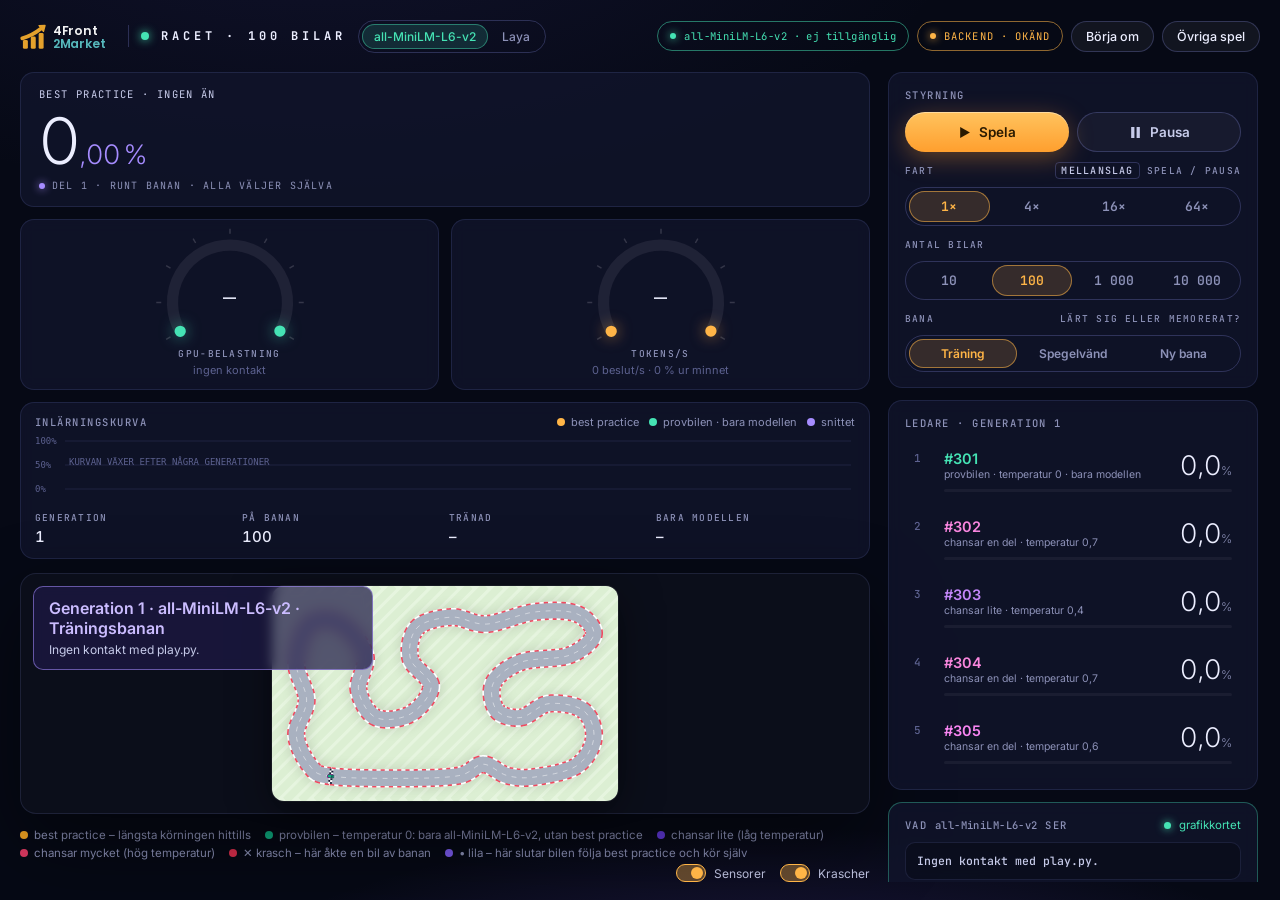
==== race.html @ 0b067674 "Racet och beslutsmodellerna som spelar Turbaserade spel (Snake, bilspel, självlärande bil, Isvaken) " ====
<!doctype html>
<html lang="sv">
<head>
<meta charset="utf-8">
<meta name="viewport" content="width=device-width, initial-scale=1">
<title>Racet – 100 bilar</title>
<link rel="icon" href="data:,">
<link rel="preconnect" href="https://fonts.googleapis.com">
<link rel="preconnect" href="https://fonts.gstatic.com" crossorigin>
<link href="https://fonts.googleapis.com/css2?family=Inter:wght@300;400;500;600&family=JetBrains+Mono:wght@500;700&family=Poppins:wght@600&display=swap" rel="stylesheet">
<link rel="stylesheet" href="theme.css">
<style>
  /* Banan är ljus, i en mörk ram. */
  :root {
    --grass: #e6f5df; --grass-2: #dcefd3; --asphalt: #a9b1c0; --curb: #ef4b5f; --curb-2: #ffffff;
    --track-line: #ffffffb0; --ink: #1d2238; --crash: #e2304f; --fork: #7c5cf0;
    --car-gold: #f5a623; --car-model: #0fb889; --car-dead: #7b8394;
  }
  /* Styrkortet: spela, pausa och fart. */
  .transport { display: grid; grid-template-columns: 1fr 1fr; gap: 8px; }
  .tbtn {
    appearance: none; display: flex; align-items: center; justify-content: center; gap: 8px; padding: 11px 12px;
    border-radius: 999px; border: 1px solid var(--line-2); background: rgba(255, 255, 255, 0.04); color: var(--soft);
    font: 600 13.5px var(--sans); cursor: pointer;
  }
  .tbtn:hover { background: rgba(255, 255, 255, 0.09); color: var(--text); }
  .tbtn svg { width: 13px; height: 13px; fill: currentColor; }
  .tbtn.on { border: 0; color: #2a1a00; background: linear-gradient(180deg, #ffc35e, #ff9f2e);
    box-shadow: 0 6px 24px rgba(255, 159, 46, 0.35), inset 0 1px 0 rgba(255, 255, 255, 0.4); }
  .speeds { display: grid; grid-template-columns: repeat(4, 1fr); gap: 2px; padding: 3px; margin-top: 10px;
    border: 1px solid var(--line-2); border-radius: 999px; }
  .speeds button { appearance: none; border: 0; background: none; color: var(--muted); font: 600 13px var(--mono);
    padding: 7px 0; border-radius: 999px; cursor: pointer; }
  .speeds button:hover { color: var(--text); }
  .speeds button.on { background: rgba(255, 181, 71, 0.16); color: var(--orange); box-shadow: inset 0 0 0 1px rgba(255, 181, 71, 0.55); }
  .speed-label { display: flex; justify-content: space-between; margin-top: 12px; }
  .speeds.tracks { grid-template-columns: repeat(3, 1fr); }
  .speeds.tracks button { font: 600 12px var(--sans); }
  /* Instrumentraden: rekordet, två instrument och inlärningskurvan med generationerna. */
  .dash { grid-template-columns: minmax(220px, 1.2fr) repeat(2, minmax(120px, 0.8fr)) minmax(300px, 2.2fr); }
  .curve-card { background: var(--panel); border: 1px solid var(--line); border-radius: 14px; padding: 12px 14px;
    display: flex; flex-direction: column; gap: 6px; min-width: 0; backdrop-filter: blur(8px); }
  .curve-card .card-title { margin: 0; }
  .curve-card .chart-legend { margin: 0; gap: 2px 10px; }
  .gen-stats { display: grid; grid-template-columns: repeat(4, 1fr); gap: 8px; }
  @media (max-width: 1280px) {
    .dash { grid-template-columns: repeat(2, minmax(0, 1fr)); }
    .dash .hero-card, .dash .curve-card { grid-column: 1 / -1; }
  }
  #modelPill, .model-name { text-transform: none; letter-spacing: 0.04em; }  /* modellnamnet skrivs exakt */
  kbd { font: 500 10px var(--mono); padding: 1px 5px; border: 1px solid var(--line-2); border-radius: 4px; color: var(--soft); }
</style>
</head>
<body>
<div class="app">
  <header class="topbar">
    <div class="brand">
      <a class="brand-logo" href="https://4front2market.se" target="_blank" rel="noopener" title="4Front 2 Market">
        <svg viewBox="0 0 330 96" role="img" aria-label="4Front 2 Market" font-family="Poppins, 'Avenir Next', sans-serif">
          <g fill="#F0A92D"><rect x="10" y="62" width="17" height="30" rx="5"/><rect x="37" y="50" width="17" height="42" rx="5"/><rect x="64" y="38" width="17" height="54" rx="5"/></g>
          <path d="M 8 56 C 28 50, 50 40, 70 24" fill="none" stroke="#F0A92D" stroke-width="13" stroke-linecap="round"/>
          <path d="M 85.6 12.1 L 80.4 31.5 L 65.6 12.5 Z" fill="#F0A92D" stroke="#F0A92D" stroke-width="5" stroke-linejoin="round"/>
          <text x="112" y="44" font-size="42" font-weight="600" letter-spacing="-0.5" fill="#FFFFFF">4Front</text>
          <text x="112" y="88" font-size="42" font-weight="600" letter-spacing="-0.5" fill="#5BC2C5">2Market</text>
        </svg>
      </a>
      <span class="brand-sep" aria-hidden="true"></span>
      <span class="brand-dot"></span>
      <span class="brand-name" id="brandName">Racet · 100 bilar</span>
      <div class="mode-switch" id="mode" role="group" aria-label="Modell">
        <button type="button" data-mode="minibert" title="En väldigt liten BERT, 22 miljoner parametrar, som tränas från noll">all-MiniLM-L6-v2</button>
        <button type="button" data-mode="laya" title="Laya på grafikkortet – tränas mellan generationerna">Laya</button>
      </div>
    </div>
    <span class="spacer"></span>
    <div class="top-actions">
      <span class="run-pill teal" id="modelPill"><span class="pill-dot"></span><span>Laya · laddar</span></span>
      <span class="run-pill" id="gpuPill"><span class="pill-dot"></span><span>Backend · söker</span></span>
      <button type="button" class="btn" id="restart">Börja om</button>
      <a class="btn" id="back" href="/" hidden>Övriga spel</a>
    </div>
  </header>

  <main class="main">
    <section class="stage">
      <div class="dash">
        <div class="hero-card">
          <div class="hero">
            <div class="kicker" id="kicker">Best practice</div>
            <div class="big" id="record">–</div>
            <div class="meta" id="meta"></div>
          </div>
        </div>
        <div id="gGpu"></div>
        <div id="gRate"></div>
        <div class="curve-card">
          <div class="card-row"><h3 class="card-title">Inlärningskurva</h3><span class="spacer"></span><div class="chart-legend" id="chartKeys"></div></div>
          <canvas class="chart" id="chart"></canvas>
          <div class="gen-stats">
            <div><div class="stat-k">Generation</div><div class="stat-v" id="sGen">1</div></div>
            <div><div class="stat-k">På banan</div><div class="stat-v" id="sAlive">100</div></div>
            <div><div class="stat-k">Tränad</div><div class="stat-v" id="sTrained">–</div></div>
            <div title="Hur långt provbilen kom förra generationen – helt på egen hand, utan best practice"><div class="stat-k">Bara modellen</div><div class="stat-v" id="sSolo">–</div></div>
          </div>
        </div>
      </div>

      <div class="board" id="board">
        <canvas id="race" aria-label="Banan med 100 bilar"></canvas>
        <div class="caption"><h2 id="capTitle">Generation 1</h2><p id="capText"></p></div>
        <div class="toast" id="toast" role="status"></div>
      </div>

      <div class="legend">
        <span id="legend" class="legend"></span>
        <span class="spacer"></span>
        <label class="switch"><input type="checkbox" id="sensors" checked><span class="track"><span class="knob"></span></span>Sensorer</label>
        <label class="switch"><input type="checkbox" id="crashMarks" checked><span class="track"><span class="knob"></span></span>Krascher</label>
      </div>
    </section>

    <aside class="side">
      <section class="card">
        <h3 class="card-title">Styrning</h3>
        <div class="transport">
          <button type="button" class="tbtn" id="play"><svg viewBox="0 0 12 12"><path d="M2 1l9 5-9 5z"/></svg>Spela</button>
          <button type="button" class="tbtn" id="pause"><svg viewBox="0 0 12 12"><path d="M2 1h3v10H2zM7 1h3v10H7z"/></svg>Pausa</button>
        </div>
        <div class="speed-label"><span class="stat-k">Fart</span><span class="stat-k"><kbd>mellanslag</kbd> spela / pausa</span></div>
        <div class="speeds" id="speed" role="group" aria-label="Fart">
          <button type="button" data-speed="1" class="on">1×</button>
          <button type="button" data-speed="4">4×</button>
          <button type="button" data-speed="16">16×</button>
          <button type="button" data-speed="64">64×</button>
        </div>
        <div class="speed-label"><span class="stat-k">Antal bilar</span><span class="stat-k" id="speedNote"></span></div>
        <div class="speeds" id="population" role="group" aria-label="Antal bilar">
          <button type="button" data-n="10">10</button>
          <button type="button" data-n="100" class="on">100</button>
          <button type="button" data-n="1000">1 000</button>
          <button type="button" data-n="10000">10 000</button>
        </div>
        <div class="speed-label"><span class="stat-k">Bana</span><span class="stat-k">lärt sig eller memorerat?</span></div>
        <div class="speeds tracks" id="trackPick" role="group" aria-label="Bana">
          <button type="button" data-track="0" title="Banan modellen tränas på från början">Träning</button>
          <button type="button" data-track="1" title="Samma bana spegelvänd: vänsterkurvor blir högerkurvor">Spegelvänd</button>
          <button type="button" data-track="2" title="En bana modellen aldrig har sett">Ny bana</button>
        </div>
      </section>

      <section class="card">
        <h3 class="card-title" id="leadersTitle">Ledare · generation 1</h3>
        <ol class="rank" id="leaders"></ol>
      </section>

      <section class="card live-card">
        <div class="card-row"><h3 class="card-title" id="readsTitle">Vad Laya ser</h3><span class="spacer"></span><span class="live-dot"></span><span class="head-note" id="readsNote">grafikkortet</span></div>
        <p class="reads" id="reads">–</p>
        <ul class="probs" id="choices"></ul>
        <p class="foot">Det provbilen ser just nu, och hur säker modellen är på varje manöver. Provbilen väljer alltid den översta.</p>
      </section>

      <section class="card">
        <h3 class="card-title">Nya best practice</h3>
        <ol class="events" id="log"></ol>
      </section>
    </aside>
  </main>
</div>

<script src="gpu.js"></script>
<script>
/* sim:start – simuleringen använder inte DOM, så den går att köra i Node också */
const WORLD_W = 1000, WORLD_H = 620;
const HALF_WIDTH = 22;          // halva vägbredden
const LAPS = 1;                 // målet är det snabbaste varvet
const MAX_STEPS = 3600;         // en generation får högst så här många steg (60 steg = 1 s)
const STALL_STEPS = 90;         // en bil som inte kommer framåt på så här många steg slås ut
const RAYS = [-1.2, -0.6, -0.25, 0, 0.25, 0.6, 1.2];  // sensorernas vinklar i radianer
const RAY_MAX = 160;
const MAX_SPEED = 6, ACCEL = 0.12, DRAG = 0.99, TURN = 0.07;

// Manövrerna, i samma ordning som OPTIONS i race_text.py.
const ACTIONS = [
  { name: "sharp left", label: "skarpt vänster", steer: -1, throttle: -0.6 },
  { name: "left", label: "vänster", steer: -0.5, throttle: 0.3 },
  { name: "straight", label: "rakt, gasa", steer: 0, throttle: 1 },
  { name: "right", label: "höger", steer: 0.5, throttle: 0.3 },
  { name: "sharp right", label: "skarpt höger", steer: 1, throttle: -0.6 },
  { name: "brake", label: "rakt, bromsa", steer: 0, throttle: -1 },
];
const DECIDE_EVERY = 3;                 // modellen väljer manöver var tredje steg, 20 gånger i sekunden
const LOOKAHEAD = 8;                    // ett beslut bedöms efter vad som hände de närmaste åtta besluten
const EXPLORE = 0.1;                    // så ofta en chansande bil tar en helt slumpad manöver
const SENSOR_RAYS = [0, 1, 3, 5, 6];    // sensorerna modellen läser: 70° och 35° åt vart håll, och rakt fram
const DISTANCE_BINS = [12, 28, 60, 110]; // very close, close, some room, far, open
const SPEED_BINS = [2, 3.5, 5];          // slow, medium, fast, very fast
const CURVE_AHEAD = 20;                // kartläsaren tittar 20 punkter (100 enheter) fram längs banan
const CURVE_BINS = [-0.6, -0.2, 0.2, 0.6]; // skarpt vänster, vänster, rakt, höger, skarpt höger (radianer)
const BRANCH_BACK = 30;                // bilarna börjar välja själva 0,5 s (30 steg) före best practice-kraschen
const MAX_BRANCH_BACK = 180;           // högst 3 s bakåt när rekordet står still
const MAX_CRASH_MARKS = 3000;          // så många krascher syns på banan
const MIN_SPEED = 1;                    // bilarna rullar alltid lite, så att stå still aldrig blir en fälla
const ELITE = 10;                       // modellen härmar de tio bästa bilarna i varje generation, plus best practice

// Banans mittlinje, medurs från start/mål på nederkanten.
const CONTROL = [
  [170, 550], [380, 556], [540, 548], [610, 515], [680, 548], [760, 552], [880, 520], [930, 440],
  [900, 360], [800, 340], [720, 380], [650, 360], [640, 280], [720, 220], [860, 200], [930, 140],
  [880, 80], [760, 75], [620, 110], [520, 90], [420, 120], [400, 210], [460, 290], [400, 370],
  [300, 380], [250, 300], [270, 200], [200, 110], [110, 110], [70, 220], [100, 330], [70, 430],
  [110, 520],
];

// Banorna. Läget modellen läser (fart, kurva framåt, avstånd till kanten) är detsamma på alla banor,
// så det modellen lär sig på en bana kan den använda på en annan – om den lärt sig köra och inte bara memorerat.
const TRACKS = [
  { id: "trana", name: "Träningsbanan", control: CONTROL },
  { id: "spegel", name: "Spegelvänd", control: CONTROL.map(([x, y]) => [WORLD_W - x, y]) },
  { id: "ny", name: "Ny bana", control: [
    [150, 560], [400, 565], [600, 555], [800, 560], [900, 530], [940, 460], [930, 380], [870, 330], [780, 330],
    [720, 280], [760, 210], [880, 180], [930, 110], [870, 60], [740, 60], [640, 100], [560, 170], [470, 180],
    [420, 110], [330, 70], [220, 80], [140, 140], [180, 220], [300, 250], [340, 330], [280, 400], [150, 400],
    [80, 460], [90, 530],
  ] },
];

const clamp = (v, lo, hi) => Math.max(lo, Math.min(hi, v));

function closedSpline(points, samples) {
  const out = [], n = points.length;
  for (let i = 0; i < n; i++) {
    const p0 = points[(i - 1 + n) % n], p1 = points[i], p2 = points[(i + 1) % n], p3 = points[(i + 2) % n];
    for (let s = 0; s < samples; s++) {
      const t = s / samples, t2 = t * t, t3 = t2 * t;
      out.push([0, 1].map(k => 0.5 * (2 * p1[k] + (p2[k] - p0[k]) * t
        + (2 * p0[k] - 5 * p1[k] + 4 * p2[k] - p3[k]) * t2 + (3 * p1[k] - p0[k] - 3 * p2[k] + p3[k]) * t3)));
    }
  }
  return out;
}

function resample(points, spacing) {
  const out = [];
  let at = 0;
  for (let i = 0; i < points.length; i++) {
    const a = points[i], b = points[(i + 1) % points.length];
    const length = Math.hypot(b[0] - a[0], b[1] - a[1]);
    for (; at <= length; at += spacing) out.push([a[0] + (b[0] - a[0]) * at / length, a[1] + (b[1] - a[1]) * at / length]);
    at -= length;
  }
  return out;
}

function buildTrack(control) {
  const center = resample(closedSpline(control, 24), 5);
  // mask[x + y * WORLD_W] = 1 där det är väg. Bara rutor nära mittlinjen behöver räknas.
  const mask = new Uint8Array(WORLD_W * WORLD_H);
  center.forEach((a, i) => {
    const b = center[(i + 1) % center.length], dx = b[0] - a[0], dy = b[1] - a[1], length2 = dx * dx + dy * dy || 1;
    const x0 = Math.max(0, Math.floor(Math.min(a[0], b[0]) - HALF_WIDTH)), x1 = Math.min(WORLD_W - 1, Math.ceil(Math.max(a[0], b[0]) + HALF_WIDTH));
    const y0 = Math.max(0, Math.floor(Math.min(a[1], b[1]) - HALF_WIDTH)), y1 = Math.min(WORLD_H - 1, Math.ceil(Math.max(a[1], b[1]) + HALF_WIDTH));
    for (let y = y0; y <= y1; y++) {
      for (let x = x0; x <= x1; x++) {
        const t = clamp(((x - a[0]) * dx + (y - a[1]) * dy) / length2, 0, 1);
        const ex = x - a[0] - t * dx, ey = y - a[1] - t * dy;
        if (ex * ex + ey * ey <= HALF_WIDTH * HALF_WIDTH) mask[y * WORLD_W + x] = 1;
      }
    }
  });
  return { center, mask, length: center.length };
}

const onTrack = (track, x, y) =>
  x >= 0 && y >= 0 && x < WORLD_W && y < WORLD_H && track.mask[(y | 0) * WORLD_W + (x | 0)] === 1;

// ---- Bilarna
let nextId = 1;

function place(car, track) {
  const [x, y] = track.center[0], [x2, y2] = track.center[1];
  Object.assign(car, {
    x, y, angle: Math.atan2(y2 - y, x2 - x), speed: 0, index: 0, lap: 0, best: 0, stall: 0,
    alive: true, crashed: false, finished: false, finishStep: 0, rays: null, action: 2, code: null,
    count: 0,                                  // antal beslut hittills
    ownCodes: [], ownActions: [], ownBest: [], // bilens egna beslut, efter förgreningen
  });
  return car;
}

// Avståndet till vägkanten, bara i de riktningar modellen läser (SENSOR_RAYS).
function sense(car, track) {
  car.rays ??= RAYS.map(() => RAY_MAX);
  for (const i of SENSOR_RAYS) {
    const cos = Math.cos(car.angle + RAYS[i]), sin = Math.sin(car.angle + RAYS[i]);
    let d = 0;
    while (d < RAY_MAX && onTrack(track, car.x + cos * d, car.y + sin * d)) d += 4;
    car.rays[i] = Math.min(d, RAY_MAX);
  }
}

function move(car, track, step, steer, throttle, minSpeed = 0) {
  car.speed = clamp((car.speed + throttle * ACCEL) * DRAG, minSpeed, MAX_SPEED);
  car.angle += steer * TURN * Math.min(1, car.speed / 1.5);
  car.x += Math.cos(car.angle) * car.speed;
  car.y += Math.sin(car.angle) * car.speed;
  if (!onTrack(track, car.x, car.y)) {
    car.alive = false;
    car.crashed = true;
    car.endStep = step;
    return;
  }
  // Hur långt längs banan? Leta närmaste punkt på mittlinjen nära den förra.
  const n = track.length;
  let nearest = car.index, nearestD = Infinity;
  for (let k = -6; k <= 10; k++) {
    const j = (car.index + k + n) % n, [cx, cy] = track.center[j], d = (cx - car.x) ** 2 + (cy - car.y) ** 2;
    if (d < nearestD) { nearestD = d; nearest = j; }
  }
  if (nearest < car.index - n / 2) car.lap++;
  else if (nearest > car.index + n / 2) car.lap--;
  car.index = nearest;
  const progress = car.lap * n + nearest;
  if (progress > car.best) {
    car.best = progress;
    car.stall = 0;
  } else if (++car.stall > STALL_STEPS) {
    car.alive = false;
    car.endStep = step;
  }
  if (car.best >= LAPS * n) {
    car.finished = true;
    car.finishStep = step;
  }
}

// Längre är bättre. Bland bilar som går i mål vinner den snabbaste.
const fitness = car => car.best + (car.finished ? MAX_STEPS - car.finishStep : 0);
const share = (car, track) => Math.min(1, car.best / (LAPS * track.length));

// ---- Modellen kör. Alla bilar kör som best practice fram till strax före dess krasch. Där tar modellen
// (Laya eller all-MiniLM-L6-v2) över och bilarna gör lite olika val. Den som kommer längst blir ny best practice.
// Undantaget är provbilen: den kör på modellen ensam från start, så att den visar vad modellen själv kan.
const binOf = (value, limits) => limits.filter(limit => value > limit).length;

// Kartläsaren: hur mycket vägen vrider sig längre fram, jämfört med bilens riktning.
function curveAhead(car, track) {
  const n = track.length, a = track.center[(car.index + CURVE_AHEAD) % n], b = track.center[(car.index + CURVE_AHEAD + 1) % n];
  const turn = Math.atan2(b[1] - a[1], b[0] - a[0]) - car.angle;
  return Math.atan2(Math.sin(turn), Math.cos(turn));
}

// Läget som ett tal, så att 10 000 bilars beslut får plats i minnet: sju siffror (fart, kurva, fem
// avstånd), eller BLIND + fart när sensorerna är av. keyText gör om det till texten servern läser.
const BLIND = 9000000;
function stateCode(car, track, blind) {
  const speed = binOf(car.speed, SPEED_BINS);
  if (blind) return BLIND + speed;
  let code = speed * 10 + binOf(curveAhead(car, track), CURVE_BINS);
  for (const i of SENSOR_RAYS) code = code * 10 + binOf(car.rays[i], DISTANCE_BINS);
  return code;
}
const keyText = code => (code >= BLIND ? `${code - BLIND}------` : String(code).padStart(7, "0"));
const keyCode = text => (text[1] === "-" ? BLIND + Number(text[0]) : Number(text));

// Lägen ett steg ifrån: en siffra upp eller ned. Bilar rör sig gradvis och hamnar snart där, så de
// frågas i samma anrop. Ett anrop kostar ungefär lika mycket för ett läge som för hundra.
const DIGIT_MAX = [SPEED_BINS.length, CURVE_BINS.length, ...SENSOR_RAYS.map(() => DISTANCE_BINS.length)];
function neighbours(code) {
  if (code >= BLIND) return [code - 1, code + 1].filter(c => c >= BLIND && c <= BLIND + SPEED_BINS.length);
  const digits = keyText(code).split("").map(Number), out = [];
  digits.forEach((digit, i) => {
    for (const next of [digit - 1, digit + 1]) {
      if (next < 0 || next > DIGIT_MAX[i]) continue;
      const copy = digits.slice();
      copy[i] = next;
      out.push(Number(copy.join("")));
    }
  });
  return out;
}

// De saknade lägena plus deras grannar som modellen inte heller har svarat på, högst limit stycken.
function withNeighbours(missing, policy, limit = 400) {
  const all = new Set(missing);
  for (const code of missing) {
    for (const next of neighbours(code)) {
      if (all.size >= limit) return [...all];
      if (!policy.has(next)) all.add(next);
    }
  }
  return [...all];
}

function generationCars(race) {
  const cars = [], bp = race.bestPractice;
  if (bp) cars.push({ id: bp.id, role: "ghost", born: bp.gen });                // best practice själv, hela vägen
  cars.push({ id: nextId++, role: "greedy", temperature: 0, born: race.gen });  // provbilen: temperatur 0
  while (cars.length < race.population) {
    cars.push({ id: nextId++, role: "explorer", temperature: 0.2 + 0.8 * Math.random(), born: race.gen });
  }
  // Var varje bil börjar välja själv. Del 1: alla på samma ställe. Del 2: utspritt längs hela
  // rekordvarvet, så att bilarna provar nya linjer på många ställen samtidigt.
  const own = cars.filter(car => car.role !== "ghost");
  own.forEach((car, i) => {
    car.branch = car.role === "greedy" ? 0  // provbilen följer aldrig best practice
      : bp && bp.time ? Math.floor((i + Math.random()) / own.length * bp.actions.length) : race.branch;
  });
  return cars.map(car => place(car, race.track));
}

// Del 1: beslutet där bilarna börjar välja själva, 0,5 s före best practice-bilens krasch och längre
// bakåt för varje generation utan nytt rekord. I del 2 har varje bil sin egen punkt (generationCars).
function branchPoint(race) {
  const bp = race.bestPractice;
  if (!bp || bp.time) return 0;
  const back = Math.min(MAX_BRANCH_BACK, BRANCH_BACK * (1 + race.stuck));
  return Math.max(0, Math.floor((bp.endStep - back) / DECIDE_EVERY));
}

function startGeneration(race) {
  race.step = 0;
  race.branch = branchPoint(race);
  race.cars = generationCars(race);
}

function createRace(track, saved, population = 100) {
  const race = { track, population, events: [], shown: 0, gen: saved ? saved.gen : 1, stuck: saved ? saved.stuck : 0,
    bestPractice: saved ? saved.bestPractice : null, history: saved ? saved.history : [],
    crashes: saved ? saved.crashes : [] };  // [x, y, generation] för varje krasch
  startGeneration(race);
  return race;
}

// Kör bilen fortfarande best practice? Spöket gör det hela vägen, övriga fram till sin förgrening.
const follows = car => car.role === "ghost" || car.count < car.branch;

// Vid ett beslutssteg: läs av läget för varje bil som väljer själv, och returnera de lägen modellen
// inte har svarat på än. Bilar som följer best practice behöver inte se något.
function needsAnswers(race, policy) {
  if (race.step % DECIDE_EVERY) return [];
  const missing = new Set();
  for (const car of race.cars) {
    if (!car.alive || car.finished || follows(car)) continue;
    if (!race.blind) sense(car, race.track);
    car.code = stateCode(car, race.track, race.blind);
    if (!policy.has(car.code)) missing.add(car.code);
  }
  return [...missing];
}

// Välj manöver ur modellens sannolikheter. Temperatur 0 = alltid det mest sannolika, högre = avvik mer.
function choose(probs, temperature) {
  if (!temperature) return probs.indexOf(Math.max(...probs));
  const weights = probs.map(p => p ** (1 / temperature)), total = weights.reduce((a, b) => a + b, 0);
  let roll = Math.random() * total;
  for (let i = 0; i < weights.length; i++) if ((roll -= weights[i]) <= 0) return i;
  return weights.length - 1;
}

// Ett steg. Förutsätter att needsAnswers har returnerat en tom lista. Returnerar true när generationen är slut.
function raceStep(race, policy) {
  if (race.step % DECIDE_EVERY === 0) {
    const bp = race.bestPractice;
    for (const car of race.cars) {
      if (!car.alive || car.finished) continue;
      if (follows(car)) {
        car.action = bp.actions[car.count] ?? 5;
      } else {
        car.action = car.role === "explorer" && Math.random() < EXPLORE
          ? Math.floor(Math.random() * ACTIONS.length) : choose(policy.get(car.code), car.temperature);
        car.ownCodes.push(car.code);
        car.ownActions.push(car.action);
        car.ownBest.push(car.best);
      }
      car.count++;
    }
  }
  race.step++;
  let active = 0;
  for (const car of race.cars) {
    if (!car.alive || car.finished) continue;
    const action = ACTIONS[car.action];
    move(car, race.track, race.step, action.steer, action.throttle, MIN_SPEED);
    if (car.crashed) race.crashes.push([Math.round(car.x), Math.round(car.y), race.gen]);  // kraschade nyss
    if (car.alive && !car.finished) active++;
  }
  if (race.crashes.length > MAX_CRASH_MARKS) race.crashes.splice(0, race.crashes.length - MAX_CRASH_MARKS);
  return active === 0 || race.step >= MAX_STEPS;
}

// Bilens hela körning: best practice fram till förgreningen, sedan bilens egna beslut.
function fullRun(car, bp) {
  const start = car.count - car.ownCodes.length;
  return {
    actions: (bp ? bp.actions.slice(0, start) : []).concat(car.ownActions),
    codes: (bp ? bp.codes.slice(0, start) : []).concat(car.ownCodes),
    progress: (bp ? bp.progress.slice(0, start) : []).concat(car.ownBest),
  };
}

// Efter en generation: utse best practice och räkna ut vad modellen ska tränas på.
function generationResults(race) {
  const track = race.track, cars = race.cars;
  const ranked = [...cars].sort((a, b) => fitness(b) - fitness(a));
  const champion = ranked[0], record = race.bestPractice, greedy = cars.find(car => car.role === "greedy");
  const explorers = cars.filter(car => car.role === "explorer");
  if (champion.role !== "ghost" && (!record || fitness(champion) > record.fitness)) {
    race.bestPractice = {
      id: champion.id, gen: race.gen, role: champion.role, temperature: champion.temperature,
      fitness: fitness(champion), share: share(champion, track), time: champion.finished ? champion.finishStep : null,
      endStep: champion.endStep || race.step, ...fullRun(champion, record),
    };
    race.events.push({ ...race.bestPractice, previous: record, branchShare: branchShare(race, record, champion.branch) });
    race.stuck = 0;
  } else {
    race.stuck++;
  }
  race.history.push({ gen: race.gen, best: race.bestPractice.share, solo: share(greedy, track),
    soloTime: greedy.finished ? greedy.finishStep : null,
    average: explorers.length ? explorers.reduce((sum, car) => sum + share(car, track), 0) / explorers.length : 0 });
  // Bara bilarnas egna val bedöms, efter de närmaste LOOKAHEAD besluten: krasch ger upp till -1,
  // framsteg upp till +1, och valen medan en bil stod still tills den slogs ut ger -0,5.
  const scale = LOOKAHEAD * DECIDE_EVERY * MAX_SPEED / 5;  // största möjliga framsteg i punkter på mittlinjen
  const stuck = Math.ceil(STALL_STEPS / DECIDE_EVERY);
  const totals = new Map();  // läge * 8 + manöver -> [summa, antal]
  for (const car of cars) {
    const codes = car.ownCodes, best = car.ownBest, length = codes.length, stalled = !car.alive && !car.crashed;
    for (let j = 0; j < length; j++) {
      const reward = car.crashed && j + LOOKAHEAD >= length ? -1 + (length - 1 - j) / LOOKAHEAD
        : stalled && j + stuck >= length ? -0.5
        : ((j + LOOKAHEAD < length ? best[j + LOOKAHEAD] : car.best) - best[j]) / scale;
      const k = codes[j] * 8 + car.ownActions[j], total = totals.get(k) || [0, 0];
      total[0] += clamp(reward, -1, 1);
      total[1]++;
      totals.set(k, total);
    }
  }
  const samples = [...totals].map(([k, [sum, count]]) => [keyText(Math.floor(k / 8)), k % 8, sum, count]);
  // Det modellen ska härma: best practice hela vägen och generationens tio bästa från förgreningen.
  const copies = new Map(), bp = race.bestPractice;
  const add = (codes, actions) => codes.forEach((code, i) => {
    const k = code * 8 + actions[i];
    copies.set(k, (copies.get(k) || 0) + 1);
  });
  add(bp.codes, bp.actions);
  for (const car of ranked.filter(c => c.role !== "ghost").slice(0, ELITE)) add(car.ownCodes, car.ownActions);
  const best = [...copies].map(([k, count]) => [keyText(Math.floor(k / 8)), k % 8, count]);
  return { samples, best, decisions: samples.reduce((sum, s) => sum + s[3], 0) };
}

// Hur långt in på banan en förgrening ligger (0–1). Standard: del 1:s gemensamma punkt.
function branchShare(race, bp = race.bestPractice, branch = race.branch) {
  if (!bp || !branch) return 0;
  return Math.min(1, branchProgress(bp, branch) / (LAPS * race.track.length));
}

const branchProgress = (bp, branch) => bp.progress[Math.min(branch, bp.progress.length - 1)];

function nextGeneration(race) {
  race.gen++;
  startGeneration(race);
}
/* sim:end */

// ---------------------------------------------------------------- Visning
const $ = id => document.getElementById(id);
const canvas = $("race"), ctx = canvas.getContext("2d");
const served = location.protocol.startsWith("http");
const tracks = [];
const trackOf = i => (tracks[i] ??= buildTrack(TRACKS[i].control));
let trackIndex = 0;
try { trackIndex = clamp(Math.floor(+localStorage.getItem("racet-bana")) || 0, 0, TRACKS.length - 1); } catch { /* standard */ }
let track = trackOf(trackIndex);

// Två förare som båda tränas på grafikkortet mellan generationerna: Laya, en förtränad beslutsmodell
// (421M parametrar), och all-MiniLM-L6-v2, en väldigt liten BERT (22M) som börjar från noll.
// Bara den valda ligger på grafikkortet; byter man modell släpper servern den andra.
const MODELS = {
  laya: { name: "Laya", trains: true, where: "grafikkortet", tokenScale: 60000 },
  minibert: { name: "all-MiniLM-L6-v2", trains: true, where: "grafikkortet", tokenScale: 400000 },
};
const POPULATIONS = [10, 100, 1000, 10000];
let population = 100;
try { population = POPULATIONS.includes(+localStorage.getItem("racet-antal")) ? +localStorage.getItem("racet-antal") : 100; } catch { /* standard */ }
// Ett race per modell och bana. Modellen är densamma på alla banor; best practice och krascher hör till banan.
const drivers = {}, races = {}, stash = new Map();
const storageKey = (id, i) => "racet-" + id + (i ? "-" + TRACKS[i].id : "");
function openRace(id, i) {
  const key = id + ":" + i;
  if (!stash.has(key)) {
    const race = createRace(trackOf(i), load(storageKey(id, i)), population);
    race.storage = storageKey(id, i);
    race.trackIndex = i;
    stash.set(key, race);
  }
  const race = stash.get(key);
  race.blind = !$("sensors").checked;
  if (race.population !== population) {
    race.population = population;
    startGeneration(race);
  }
  return race;
}
for (const id of Object.keys(MODELS)) {
  drivers[id] = { ready: false, error: null, vocabulary: null, version: -1, updates: 0, busy: null, policy: new Map() };
  races[id] = openRace(id, trackIndex);
}
const usage = [];           // modellens arbete: { at, tokens, gpuMs }
const counts = { decisions: 0, asked: 0, steps: 0 };
let mode = "minibert";  // förvald: lär sig racet mycket snabbare än Laya
let speed = 1, paused = false, trackLayer = null, trail = [], frame = 0, toastTimer = null, gpu = null;

if (served) $("back").hidden = false;

let colors = {};
function color(name) {
  return (colors[name] ??= getComputedStyle(document.documentElement).getPropertyValue(name).trim());
}

const sv = (value, digits = 0) => value.toLocaleString("sv-SE", { minimumFractionDigits: digits, maximumFractionDigits: digits });
const number = value => sv(Math.round(value));
const seconds = steps => sv(steps / 60, 1) + " s";
const percent = value => Math.round(value * 100) + " %";
const percent2 = value => sv(value * 100, 2) + " %";
const result = bp => (bp.time ? `varvtid ${seconds(bp.time)}` : `${percent2(bp.share)} av banan`);
const compact = value => (value >= 10000 ? sv(value / 1000, 0) + "k" : value >= 1000 ? sv(value / 1000, 1) + "k" : number(value));
const sleep = ms => new Promise(done => setTimeout(done, ms));
const isStar = car => car.role === "ghost";
const name = () => MODELS[mode].name;
const explorerHue = car => 255 + 90 * (car.temperature - 0.2) / 0.8;  // lugn lila, vild rosa

function carColor(car) {
  if (car.role === "explorer") return `hsl(${Math.round(explorerHue(car) / 8) * 8} 75% 56%)`;  // tolv nyanser
  if (car.role === "greedy") return color("--car-model");
  return color("--car-gold");
}

function sideColor(car) {  // samma roll, ljusare ton för den mörka sidopanelen
  if (isStar(car)) return color("--orange");
  if (car.role === "greedy") return color("--teal");
  return `hsl(${explorerHue(car)} 90% 75%)`;
}

function improvement(event) {
  const before = event.previous;
  if (!before) return "första best practice";
  if (event.time && before.time) return `${seconds(before.time - event.time)} snabbare än #${before.id}`;
  if (event.time) return `första bilen runt hela varvet – #${before.id} kom ${percent2(before.share)}`;
  return `+${sv((event.share - before.share) * 100, 2)} procentenheter mot #${before.id}`;
}

// ---- Sparat mellan besök (bara i den här webbläsaren), ett race per modell och bana
function load(key) {
  try {
    const saved = JSON.parse(localStorage.getItem(key));
    if (!saved || saved.laps !== LAPS || !saved.crashes || (saved.bestPractice && !saved.bestPractice.codes)) return null;
    nextId = Math.max(nextId, saved.nextId);
    return saved;
  } catch {
    return null;
  }
}

function save(race) {
  try {
    localStorage.setItem(race.storage, JSON.stringify({ gen: race.gen, history: race.history, stuck: race.stuck,
      bestPractice: race.bestPractice && { ...race.bestPractice, previous: undefined }, crashes: race.crashes, laps: LAPS, nextId }));
  } catch { /* utan lagring börjar racet om från noll nästa gång */ }
}

// ---- Modellerna via play.py
async function post(path, id, body) {
  const response = await fetch(`${path}?model=${id}`, { method: "POST", headers: { "Content-Type": "application/json" }, body: JSON.stringify(body) });
  const answer = await response.json();
  if (!response.ok || answer.error) throw new Error(answer.error || `HTTP ${response.status}`);
  return answer;
}

function status(text) {
  $("capText").textContent = text;
}

function pill(id, text) {
  $(id).lastElementChild.textContent = text;
}

function logUsage(work) {
  usage.push({ at: performance.now(), tokens: work.tokens, gpuMs: work.gpu_ms });
  while (usage.length && performance.now() - usage[0].at > 10000) usage.shift();
}

function setPaused(on) {
  paused = on;
  $("play").classList.toggle("on", !paused);
  $("pause").classList.toggle("on", paused);
}

function fail(id, message) {
  drivers[id].busy = null;
  setPaused(true);
  if (id === mode) status(`${MODELS[id].name}: ${message}`);
}

async function connect(id) {
  const driver = drivers[id], button = $("mode").querySelector(`[data-mode="${id}"]`);
  if (!served) {
    driver.error = `${MODELS[id].name} kräver att racet öppnas via play.py.`;
    button.disabled = true;
    if (id === mode) status(driver.error);
    return;
  }
  driver.busy = "load";
  if (id === mode) status(`Laddar ${MODELS[id].name} … ${id === "laya" ? "första gången tar det runt 20 sekunder." : ""}`);
  for (;;) {
    if (id !== mode) {  // användaren bytte modell: servern ska bara ladda den valda
      driver.busy = null;
      return;
    }
    let answer;
    try {
      answer = await (await fetch(`/api/race/status?model=${id}`)).json();
    } catch {
      answer = { error: "Ingen kontakt med play.py." };
    }
    if (answer.error) { driver.error = answer.error; break; }
    if (answer.ready) {
      if (answer.options.join() !== ACTIONS.map(a => a.name).join()) {
        driver.error = "race.html och race_text.py har olika manövrer.";
        break;
      }
      Object.assign(driver, { ready: true, vocabulary: answer, version: answer.version, updates: answer.updates });
      break;
    }
    await sleep(1000);
  }
  driver.busy = null;
  if (id === mode) status(driver.ready ? forkText(id) : driver.error);
  updatePills();
}

async function ask(id, keys, misses = keys.length) {
  const driver = drivers[id];
  driver.busy = "decide";
  counts.asked += misses;
  try {
    const answer = await post("/api/race/decide", id, { keys: keys.map(keyText) });
    if (answer.version !== driver.version) {
      driver.policy.clear();
      driver.version = answer.version;
    }
    keys.forEach((key, i) => driver.policy.set(key, answer.probs[i]));
    logUsage(answer.usage);
    driver.busy = null;
  } catch (error) {
    fail(id, error.message);
  }
}

async function finishGeneration(id) {
  const race = races[id], driver = drivers[id];
  driver.busy = "learn";
  const firstTry = race.gen === 1 && driver.updates > 0;  // en tränad modell på en bana den inte kört förut
  const { samples, best, decisions } = generationResults(race);
  showEvents(id);
  try {
    let note = `${MODELS[id].name} tränas inte – nästa generation bygger på best practice.`;
    if (MODELS[id].trains) {
      status(`Generation ${race.gen} klar. ${MODELS[id].name} tränar på ${MODELS[id].where} på ${number(decisions)} egna val i ` +
        `${number(samples.length)} olika lägen …`);
      const answer = await post("/api/race/learn", id, { samples, best });
      driver.policy.clear();  // svaren från före träningen gäller inte längre …
      answer.keys.forEach((key, i) => driver.policy.set(keyCode(key), answer.probs[i]));  // … men de nya kom med
      Object.assign(driver, { version: answer.version, updates: answer.updates });
      logUsage(answer.usage);
      note = `${MODELS[id].name} tränades på ${sv(answer.usage.gpu_ms / 1000, 1)} s.`;
    }
    if (race.discarded) {  // racet startades om under tiden
      driver.busy = null;
      return;
    }
    nextGeneration(race);
    save(race);
    if (id === mode && races[id] === race) {  // annars har användaren bytt bana under tiden
      trail = [];
      drawChart();
      status(forkText(id) + " " + note);
      if (firstTry) showFirstTry(id, race);
    }
    updatePills();
    driver.busy = null;
  } catch (error) {
    fail(id, error.message);
  }
}

function forkText(id) {
  const race = races[id];
  if (!race.bestPractice && drivers[id].updates > 0) {
    return `${TRACKS[race.trackIndex].name}: ${MODELS[id].name} har inte kört här förut och det finns ingen best practice. ` +
      `Provbilen (temperatur 0) visar vad modellen har lärt sig – bra om den kan köra, dåligt om den bara memorerat.`;
  }
  if (!race.bestPractice) return `Del 1, första generationen: alla bilar väljer själva med ${MODELS[id].name}.`;
  if (race.bestPractice.time) {
    return `Del 2, kapa tiden: varje bil kör rekordvarvet till sin egen punkt (lila prick) och provar en ny linje ` +
      `därifrån – ${race.cars.filter(car => car.branch).length} olika ställen längs banan. Några kraschar på vägen.`;
  }
  return `Del 1, runt banan: alla ${number(race.cars.length)} kör som best practice till ${percent2(branchShare(race))} – där väljer ` +
    `${MODELS[id].name} och bilarna gör lite olika val.`;
}

// ---- Simuleringen per bildruta
function step(id) {
  const race = races[id], driver = drivers[id];
  const missing = needsAnswers(race, driver.policy);
  if (missing.length) {
    ask(id, withNeighbours(missing, driver.policy), missing.length);
    return false;
  }
  if (race.step % DECIDE_EVERY === 0) {
    counts.decisions += race.cars.filter(c => c.alive && !c.finished && !follows(c)).length;
  }
  const done = raceStep(race, driver.policy);
  counts.steps++;
  const star = race.cars.find(isStar);
  if (star && star.alive && race.step % 3 === 0) trail.push([star.x, star.y]);
  if (done) {
    finishGeneration(id);
    return false;
  }
  return true;
}

function loop() {
  const driver = drivers[mode];
  if (!paused && driver.ready && !driver.busy) {
    const started = performance.now();
    for (let i = 0; i < speed; i++) if (!step(mode) || performance.now() - started > 24) break;
    showEvents(mode);
  }
  draw();
  if (frame++ % 6 === 0) {
    updatePanels();
    drawReads();
  }
  requestAnimationFrame(loop);
}

// ---- Banan: ljus, ritas en gång per storlek och kopieras sedan in varje bildruta.
function path(c) {
  c.beginPath();
  track.center.forEach(([x, y], i) => (i ? c.lineTo(x, y) : c.moveTo(x, y)));
  c.closePath();
}

function drawTrackLayer(scale) {
  const layer = document.createElement("canvas");
  layer.width = canvas.width;
  layer.height = canvas.height;
  const c = layer.getContext("2d");
  c.setTransform(scale, 0, 0, scale, 0, 0);
  c.fillStyle = color("--grass");
  c.fillRect(0, 0, WORLD_W, WORLD_H);
  c.strokeStyle = color("--grass-2");  // klippta gräsränder
  c.lineWidth = 22;
  for (let x = -WORLD_H; x < WORLD_W; x += 44) {
    c.beginPath(); c.moveTo(x, WORLD_H); c.lineTo(x + WORLD_H, 0); c.stroke();
  }
  c.lineJoin = "round";
  path(c);
  c.shadowColor = "#00000022";
  c.shadowBlur = 14;
  c.lineWidth = HALF_WIDTH * 2 + 9;
  c.strokeStyle = color("--curb-2");
  c.stroke();
  c.shadowBlur = 0;
  c.setLineDash([12, 12]);
  c.strokeStyle = color("--curb");
  c.stroke();
  c.setLineDash([]);
  c.lineWidth = HALF_WIDTH * 2;
  c.strokeStyle = color("--asphalt");
  c.stroke();
  c.setLineDash([14, 16]);
  c.lineWidth = 2;
  c.strokeStyle = color("--track-line");
  c.stroke();
  c.setLineDash([]);
  // Rutig start- och mållinje tvärs över vägen.
  const [x, y] = track.center[0], [x2, y2] = track.center[1];
  c.save();
  c.translate(x, y);
  c.rotate(Math.atan2(y2 - y, x2 - x));
  const square = HALF_WIDTH / 4;
  for (let row = 0; row < 2; row++) {
    for (let i = -4; i < 4; i++) {
      c.fillStyle = (row + i) % 2 ? "#ffffff" : "#1d2238";
      c.fillRect(row * square - square, i * square, square, square);
    }
  }
  c.restore();
  return layer;
}

function drawCar(car, fill, { alpha = 1, glow = null, outline = false } = {}) {
  ctx.save();
  ctx.translate(car.x, car.y);
  ctx.rotate(car.angle);
  ctx.globalAlpha = alpha;
  if (glow) {
    ctx.shadowColor = glow;
    ctx.shadowBlur = 18;
  }
  ctx.fillStyle = fill;
  ctx.beginPath();
  ctx.roundRect(-9, -4.5, 18, 9, 3);
  ctx.fill();
  ctx.shadowBlur = 0;
  if (outline) {
    ctx.lineWidth = 1.4;
    ctx.strokeStyle = color("--ink");
    ctx.stroke();
  }
  if (alpha === 1) {
    ctx.fillStyle = "#0b0f1ab0";  // vindruta
    ctx.fillRect(1.5, -3.2, 3.5, 6.4);
  }
  ctx.restore();
}

function drawSensors(car, tint) {
  ctx.strokeStyle = ctx.fillStyle = tint;
  ctx.lineWidth = 1.2;
  for (const i of SENSOR_RAYS) {
    const a = car.angle + RAYS[i], ex = car.x + Math.cos(a) * car.rays[i], ey = car.y + Math.sin(a) * car.rays[i];
    ctx.globalAlpha = 0.55;
    ctx.beginPath(); ctx.moveTo(car.x, car.y); ctx.lineTo(ex, ey); ctx.stroke();
    ctx.globalAlpha = 1;
    ctx.beginPath(); ctx.arc(ex, ey, 2.4, 0, Math.PI * 2); ctx.fill();
  }
  ctx.globalAlpha = 1;
}

function drawCrashes(race) {
  ctx.lineWidth = 1.8;
  ctx.strokeStyle = color("--crash");
  for (const [age, alpha] of [[2, 0.22], [1, 0.5], [0, 0.95]]) {  // äldre krascher svagare
    ctx.globalAlpha = alpha;
    ctx.beginPath();
    for (const [x, y, gen] of race.crashes) {
      if (Math.min(2, race.gen - gen) !== age) continue;
      ctx.moveTo(x - 3.5, y - 3.5); ctx.lineTo(x + 3.5, y + 3.5);
      ctx.moveTo(x + 3.5, y - 3.5); ctx.lineTo(x - 3.5, y + 3.5);
    }
    ctx.stroke();
  }
  ctx.globalAlpha = 1;
}

// Många bilar ritas i färggrupper: en väg per färg i stället för en per bil.
function drawPack(cars, fillOf, alpha = 1) {
  const groups = new Map();
  for (const car of cars) {
    const fill = fillOf(car);
    if (!groups.has(fill)) groups.set(fill, []);
    groups.get(fill).push(car);
  }
  ctx.globalAlpha = alpha;
  for (const [fill, group] of groups) {
    ctx.fillStyle = fill;
    ctx.beginPath();
    for (const car of group) {
      const c = Math.cos(car.angle), s = Math.sin(car.angle), hx = 9, hy = 4.5;
      ctx.moveTo(car.x + c * hx - s * hy, car.y + s * hx + c * hy);
      ctx.lineTo(car.x + c * hx + s * hy, car.y + s * hx - c * hy);
      ctx.lineTo(car.x - c * hx + s * hy, car.y - s * hx - c * hy);
      ctx.lineTo(car.x - c * hx - s * hy, car.y - s * hx + c * hy);
      ctx.closePath();
    }
    ctx.fill();
  }
  ctx.globalAlpha = 1;
}

// Var bilarna slutar följa best practice. Del 1: en lila linje tvärs över vägen.
// Del 2: en lila prick för varje bils egen punkt längs rekordvarvet.
function drawFork(race) {
  const bp = race.bestPractice;
  if (!bp) return;
  const n = track.length;
  if (bp.time) {
    ctx.fillStyle = color("--fork");
    ctx.globalAlpha = 0.75;
    const every = Math.ceil(race.cars.length / 300);  // högst 300 prickar
    for (let c = 0; c < race.cars.length; c += every) {
      const car = race.cars[c];
      if (!car.branch) continue;
      const [x, y] = track.center[Math.round(branchProgress(bp, car.branch)) % n];
      ctx.beginPath(); ctx.arc(x, y, 2.4, 0, Math.PI * 2); ctx.fill();
    }
    ctx.globalAlpha = 1;
    return;
  }
  if (!race.branch) return;
  const i = Math.round(branchProgress(bp, race.branch)) % n;
  const [x, y] = track.center[i], [x2, y2] = track.center[(i + 1) % n];
  ctx.save();
  ctx.translate(x, y);
  ctx.rotate(Math.atan2(y2 - y, x2 - x));
  ctx.strokeStyle = ctx.fillStyle = color("--fork");
  ctx.lineWidth = 3;
  ctx.setLineDash([4, 3]);
  ctx.beginPath(); ctx.moveTo(0, -HALF_WIDTH - 6); ctx.lineTo(0, HALF_WIDTH + 6); ctx.stroke();
  ctx.setLineDash([]);
  ctx.beginPath(); ctx.arc(0, -HALF_WIDTH - 8, 4, 0, Math.PI * 2); ctx.fill();
  ctx.restore();
}

function fitCanvas() {
  const box = $("board"), dpr = devicePixelRatio || 1;
  let width = box.clientWidth - 24;
  if (innerWidth > 1100) width = Math.min(width, (box.clientHeight - 24) * WORLD_W / WORLD_H);
  width = Math.max(240, Math.floor(width));
  const pixels = Math.round(width * dpr);
  if (canvas.width !== pixels || !trackLayer) {
    canvas.style.width = width + "px";
    canvas.style.height = Math.round(width * WORLD_H / WORLD_W) + "px";
    canvas.width = pixels;
    canvas.height = Math.round(pixels * WORLD_H / WORLD_W);
    trackLayer = drawTrackLayer(pixels / WORLD_W);
  }
  return pixels / WORLD_W;
}

function draw() {
  const scale = fitCanvas(), race = races[mode];
  ctx.setTransform(1, 0, 0, 1, 0, 0);
  ctx.drawImage(trackLayer, 0, 0);
  ctx.setTransform(scale, 0, 0, scale, 0, 0);
  if ($("crashMarks").checked) drawCrashes(race);
  drawFork(race);
  const cars = race.cars, star = cars.find(isStar), greedy = cars.find(car => car.role === "greedy");
  const explorers = cars.filter(car => car.role === "explorer");
  if (cars.length <= 300) {  // få bilar: med vindruta och rundade hörn
    for (const car of explorers) if (!car.alive) drawCar(car, color("--car-dead"), { alpha: 0.35 });
    for (const car of explorers) if (car.alive) drawCar(car, carColor(car));
  } else {  // många: krascherna syns som kryss, bilarna på banan i färggrupper
    if (cars.length <= 1000) drawPack(explorers.filter(car => !car.alive), () => color("--car-dead"), 0.35);
    drawPack(explorers.filter(car => car.alive), carColor);
  }
  if (greedy) {
    if (!race.blind && greedy.rays && greedy.alive && !greedy.finished && !follows(greedy)) drawSensors(greedy, color("--car-model"));
    drawCar(greedy, greedy.alive ? color("--car-model") : color("--car-dead"), { outline: greedy.alive, alpha: greedy.alive ? 1 : 0.5 });
  }
  if (star) {
    if (trail.length > 1) {
      ctx.beginPath();
      trail.forEach(([x, y], i) => (i ? ctx.lineTo(x, y) : ctx.moveTo(x, y)));
      ctx.strokeStyle = color("--car-gold");
      ctx.globalAlpha = 0.7;
      ctx.lineWidth = 2.2;
      ctx.stroke();
      ctx.globalAlpha = 1;
    }
    drawCar(star, star.alive ? color("--car-gold") : color("--car-dead"),
      { glow: star.alive ? color("--car-gold") : null, alpha: star.alive ? 1 : 0.5, outline: star.alive });
  }
}

// ---- Instrumenten och panelerna
function split(text) {
  // "48,78 %" -> heltal, decimaler och enhet var för sig, som det stora talet i verktyget.
  const match = text.match(/^(-?\d[\d\s]*)(,\d+)?\s*(.*)$/);
  return match ? [match[1], match[2] || "", match[3]] : [text, "", ""];
}

function trainedText(id) {
  const driver = drivers[id];
  if (!MODELS[id].trains) return "fasta vikter";
  return driver.ready ? `${number(driver.updates)} ggr` : "–";
}

function updatePills() {
  const driver = drivers[mode], model = MODELS[mode];
  if (!driver.ready) pill("modelPill", `${model.name} · ${driver.error ? "ej tillgänglig" : "laddar"}`);
  else pill("modelPill", model.trains ? `${model.name} · tränad ${number(driver.updates)} ggr` : `${model.name} · fasta vikter`);
}

function updatePanels() {
  const race = races[mode], cars = race.cars, bp = race.bestPractice;
  if (bp) {
    const [whole, dec, unit] = split(bp.time ? seconds(bp.time) : percent2(bp.share));
    $("record").innerHTML = `${whole}<span class="dec">${dec}</span><span class="unit">${unit}</span>`;
    $("kicker").textContent = `${bp.time ? "Varvtid" : "Andel av banan"} · best practice #${bp.id} · gen ${bp.gen}`;
  } else {
    $("record").innerHTML = `0<span class="dec">,00</span><span class="unit">%</span>`;
    $("kicker").textContent = "Best practice · ingen än";
  }
  $("meta").textContent = !bp ? "Del 1 · runt banan · alla väljer själva"
    : bp.time ? `Del 2 · kapa tiden · ${race.cars.filter(car => car.branch).length} bilar provar nya linjer längs varvet`
    : `Del 1 · runt banan · följer best practice till ${percent2(branchShare(race))}`;
  $("capTitle").textContent = `Generation ${race.gen} · ${name()} · ${TRACKS[race.trackIndex].name}`;
  const last = race.history.at(-1);
  $("sSolo").textContent = !last || last.solo == null ? "–" : last.soloTime ? seconds(last.soloTime) : percent2(last.solo);
  $("sGen").textContent = race.gen;
  $("sAlive").textContent = cars.filter(car => car.alive && !car.finished).length;
  $("sTrained").textContent = trainedText(mode);
  $("leadersTitle").textContent = `Ledare · generation ${race.gen}`;
  const top = [...cars].sort((a, b) => fitness(b) - fitness(a)).slice(0, 5);
  $("leaders").innerHTML = top.map((car, i) => {
    const value = car.finished ? split(seconds(car.finishStep)) : split(sv(share(car, track) * 100, 1) + " %");
    return `<li class="rank-row${isStar(car) ? " active" : ""}" style="--tone:${sideColor(car)}">
      <span class="rank-n">${i + 1}</span>
      <div><div class="rank-name">#${car.id}</div><div class="rank-sub">${leaderLabel(car, race)}</div></div>
      <div class="rank-val">${value[0]}${value[1]}<span class="pc">${value[2]}</span></div>
      <div class="rank-bar"><i style="width:${(share(car, track) * 100).toFixed(2)}%"></i></div>
    </li>`;
  }).join("");
}

function leaderLabel(car, race) {
  if (car.role === "ghost") return `★ best practice · från gen ${car.born}`;
  const bp = race.bestPractice;
  const first = !car.branch || !bp ? "" : bp.time ? ` · egen linje från ${percent(branchShare(race, bp, car.branch))}`
    : car.finished ? "" : " · följde best practice först";
  if (car.role === "greedy") return "provbilen · temperatur 0 · bara modellen";
  return `${daring(car)}${first}`;
}

// Hur mycket en bil chansar, det vill säga dess temperatur: 0 tar alltid det modellen tror mest på,
// högre väljer oftare något annat.
function daring(car, past = false) {
  const word = car.temperature < 0.47 ? "lite" : car.temperature < 0.73 ? "en del" : "mycket";
  return `${past ? "chansade" : "chansar"} ${word} · temperatur ${sv(car.temperature, 1)}`;
}

function sizeSmall(c, height) {
  const dpr = devicePixelRatio || 1, width = c.clientWidth;
  if (c.width !== Math.round(width * dpr)) {
    c.width = Math.round(width * dpr);
    c.height = Math.round(height * dpr);
    c.style.height = height + "px";
  }
  const g = c.getContext("2d");
  g.setTransform(dpr, 0, 0, dpr, 0, 0);
  g.clearRect(0, 0, width, height);
  return [g, width, height];
}

function drawChart() {
  const [g, width, height] = sizeSmall($("chart"), 70), history = races[mode].history;
  const left = 30, right = width - 4, top = 6, bottom = height - 16;
  g.font = "500 9px 'JetBrains Mono', monospace";
  g.fillStyle = color("--faint");
  g.strokeStyle = "rgba(150, 160, 255, 0.13)";
  g.lineWidth = 1;
  for (const level of [0, 0.5, 1]) {
    const y = bottom - (bottom - top) * level;
    g.beginPath(); g.moveTo(left, y); g.lineTo(right, y); g.stroke();
    g.fillText(Math.round(level * 100) + "%", 0, y + 3);
  }
  if (history.length < 2) {
    g.fillText("KURVAN VÄXER EFTER NÅGRA GENERATIONER", left + 4, (top + bottom) / 2);
    return;
  }
  g.fillText("GEN " + history[0].gen, left, height - 2);
  g.textAlign = "right";
  g.fillText("GEN " + history.at(-1).gen, right, height - 2);
  g.textAlign = "left";
  const x = i => left + (right - left) * i / (history.length - 1), y = v => bottom - (bottom - top) * v;
  for (const [key, tone, lineWidth] of [["average", "--purple", 1.4], ["solo", "--teal", 1.8], ["best", "--orange", 2.2]]) {
    g.beginPath();
    history.forEach((h, i) => {  // äldre sparningar saknar provbilens kurva
      if (h[key] == null) return;
      if (i && history[i - 1][key] != null) g.lineTo(x(i), y(h[key]));
      else g.moveTo(x(i), y(h[key]));
    });
    g.strokeStyle = color(tone);
    g.lineWidth = lineWidth;
    g.stroke();
  }
}

// Texten modellen läser, byggd med samma ordlista som race_text.py skickar.
function describe(key) {
  const v = drivers[mode].vocabulary, digits = [...key].map(Number);
  if (key[1] === "-") return `Speed: ${v.speeds[digits[0]]}. The sensors are off: the car cannot see the road or where it bends.`;
  return `Speed: ${v.speeds[digits[0]]}. The road ahead ${v.curves[digits[1]]}. Distance to the road edge: ` +
    v.sensors.map((sensor, i) => `${sensor} ${v.distances[digits[i + 2]]}`).join(", ") + ".";
}

function drawReads() {
  const race = races[mode], driver = drivers[mode], greedy = race.cars.find(car => car.role === "greedy");
  const probs = greedy && greedy.code != null && !follows(greedy) && driver.policy.get(greedy.code);
  if (!driver.vocabulary || !probs) {
    $("reads").textContent = !driver.ready ? (driver.error || `${name()} laddas …`)
      : "Väntar på nästa beslut …";
    $("choices").innerHTML = "";
    return;
  }
  $("reads").textContent = describe(keyText(greedy.code));
  $("choices").innerHTML = ACTIONS.map((action, i) => `
    <li class="${greedy.action === i ? "win" : ""}"><span>${action.label}</span>
      <span class="pb"><i style="width:${(probs[i] * 100).toFixed(1)}%"></i></span><span class="pv">${Math.round(probs[i] * 100)}%</span></li>`).join("");
}

function renderLog(id) {
  const race = races[id], events = race.events.slice().reverse().slice(0, 12);
  if (!events.length) {
    const saved = race.bestPractice;
    $("log").innerHTML = saved
      ? `<li><span class="gen">Sparad</span><span><b>#${saved.id}</b> – ${result(saved)}.
          <em>Fortsätter från förra gången. Börja om för att lära från noll.</em></span></li>`
      : '<li class="empty">Ingen än – första generationen kör.</li>';
    return;
  }
  $("log").innerHTML = events.map(event => {
    const who = event.role === "explorer" ? ` (${daring(event, true)})` : event.role === "greedy" ? " (provbilen, temperatur 0)" : "";
    const fork = event.branchShare ? ` Följde best practice till ${percent2(event.branchShare)}.` : "";
    return `<li><span class="gen">Gen ${event.gen}</span>
      <span><b>#${event.id}</b>${who} – ${result(event)}.<em>${improvement(event)}.${fork}</em></span></li>`;
  }).join("");
}

function toast(html, ms) {
  $("toast").innerHTML = html;
  $("toast").classList.add("show");
  clearTimeout(toastTimer);
  toastTimer = setTimeout(() => $("toast").classList.remove("show"), ms);
}

function showFirstTry(id, race) {
  const last = race.history.at(-1);
  const got = last.soloTime ? `runt hela banan på ${seconds(last.soloTime)}` : `${percent2(last.solo)} av banan`;
  toast(`<b>Provbilen på ${TRACKS[race.trackIndex].name}, första försöket: ${got}</b>` +
    `<small>Helt på egen hand – det här är vad ${MODELS[id].name} har lärt sig, inte memorerat</small>`, 6000);
}

function showEvents(id) {
  const race = races[id];
  if (race.events.length === race.shown) return;
  race.shown = race.events.length;
  if (id !== mode) return;
  const latest = race.events.at(-1), firstLap = latest.time && !(latest.previous && latest.previous.time);
  toast(firstLap
    ? `<b>★ #${latest.id} kom runt hela banan · ${seconds(latest.time)}</b><small>Del 2 börjar: nu försöker bilarna kapa tiden</small>`
    : `<b>★ Ny best practice: #${latest.id}</b> · ${result(latest)}<small>${improvement(latest)}</small>`,
    firstLap ? 5000 : speed > 4 ? 1500 : 2800);
  renderLog(id);
}

// Grafikkortets instrument: en gång per sekund från gpu.js, plus modellens tokens/s.
let lastCounts = { ...counts };
addEventListener("gpustatus", event => { gpu = event.detail; });
setInterval(() => {
  const decisions = counts.decisions - lastCounts.decisions, asked = counts.asked - lastCounts.asked;
  const realSpeed = (counts.steps - lastCounts.steps) / 60;
  $("speedNote").textContent = !paused && realSpeed > 0 ? `just nu ${sv(realSpeed, realSpeed < 10 ? 1 : 0)}×` : "";
  lastCounts = { ...counts };
  const ok = gpu && !gpu.error;
  Gauges.render($("gGpu"), { value: ok ? gpu.util : null, max: 100, unit: "%", label: "GPU-belastning",
    sub: ok ? (gpu.temperature == null ? gpu.name : `${gpu.temperature} °C`) : "ingen kontakt", tone: color("--teal") });
  const tokens = usage.reduce((s, u) => s + u.tokens, 0), gpuMs = usage.reduce((s, u) => s + u.gpuMs, 0);
  const rate = gpuMs ? tokens / gpuMs * 1000 : null;
  const fromMemory = decisions ? Math.max(0, 1 - asked / decisions) : 0;
  Gauges.render($("gRate"), { value: rate, max: MODELS[mode].tokenScale, text: rate == null ? "–" : compact(rate),
    label: "Tokens/s", sub: `${number(decisions)} beslut/s · ${percent(fromMemory)} ur minnet`, tone: color("--orange") });
  pill("gpuPill", ok ? "Backend · " + gpu.name.replace(/^NVIDIA\s+(GeForce\s+)?/i, "") : "Backend · okänd");
}, 1000);

// ---- Modellval och knappar
function setMode(next) {
  const previous = mode;
  mode = next;
  if (previous !== next) {  // servern släpper den förra modellen när den nya laddas
    Object.assign(drivers[previous], { ready: false, version: -1 });
    drivers[previous].policy.clear();
  }
  if (!drivers[next].ready && drivers[next].busy !== "load" && !drivers[next].error) connect(next);
  trail = [];
  usage.length = 0;
  for (const button of $("mode").children) button.classList.toggle("on", button.dataset.mode === mode);
  $("legend").innerHTML = '<span><i class="lg" style="background:var(--car-gold)"></i>best practice – längsta körningen hittills</span>' +
    `<span><i class="lg" style="background:var(--car-model)"></i>provbilen – temperatur 0: bara ${name()}, utan best practice</span>` +
    '<span><i class="lg" style="background:hsl(255 75% 56%)"></i>chansar lite (låg temperatur)</span>' +
    '<span><i class="lg" style="background:hsl(345 75% 56%)"></i>chansar mycket (hög temperatur)</span>' +
    '<span><i class="lg" style="background:var(--crash)"></i>✕ krasch – här åkte en bil av banan</span>' +
    '<span><i class="lg" style="background:var(--fork)"></i>• lila – här slutar bilen följa best practice och kör själv</span>';
  $("chartKeys").innerHTML = '<span><i class="lg" style="background:var(--orange)"></i>best practice</span>' +
    '<span><i class="lg" style="background:var(--teal)"></i>provbilen · bara modellen</span>' +
    '<span><i class="lg" style="background:var(--purple)"></i>snittet</span>';
  $("readsTitle").innerHTML = `Vad <span class="model-name">${name()}</span> ser`;
  $("readsNote").textContent = MODELS[mode].where;
  const driver = drivers[mode];
  status(driver.ready ? forkText(mode) : driver.error || `Laddar ${name()} …`);
  renderLog(mode);
  drawChart();
  updatePanels();
  updatePills();
}

// Sensorerna av: bilarna blir blinda och vet bara sin fart. Gäller från nästa beslut.
$("sensors").onchange = () => {
  for (const race of Object.values(races)) race.blind = !$("sensors").checked;
  status($("sensors").checked ? "Sensorerna är på igen: bilarna ser vägen." :
    "Sensorerna är av: bilarna är blinda och vet bara sin egen fart.");
};
// Antal bilar: gäller direkt – den pågående generationen startas om med det nya antalet.
function setPopulation(n) {
  population = n;
  try { localStorage.setItem("racet-antal", n); } catch { /* bara för den här gången */ }
  for (const button of $("population").children) button.classList.toggle("on", +button.dataset.n === n);
  $("brandName").textContent = `Racet · ${number(n)} bilar`;
  document.title = `Racet – ${number(n)} bilar`;
  for (const [id, race] of Object.entries(races)) {
    race.population = n;
    const busy = drivers[id].busy;  // mitt i ett modellanrop gäller det nya antalet från nästa generation
    if (busy !== "decide" && busy !== "learn") startGeneration(race);
  }
  trail = [];
  if (drivers[mode].ready) status(forkText(mode));
}
$("population").onclick = event => {
  const button = event.target.closest("button");
  if (button) setPopulation(+button.dataset.n);
};
// Bana: modellen följer med, best practice och krascher hör till banan.
function setTrack(i) {
  trackIndex = i;
  try { localStorage.setItem("racet-bana", i); } catch { /* bara för den här gången */ }
  track = trackOf(i);
  trackLayer = null;
  trail = [];
  for (const id of Object.keys(MODELS)) races[id] = openRace(id, i);
  for (const button of $("trackPick").children) button.classList.toggle("on", +button.dataset.track === i);
  if (drivers[mode].ready) status(forkText(mode));
  renderLog(mode);
  drawChart();
  updatePanels();
}
$("trackPick").onclick = event => {
  const button = event.target.closest("button");
  if (button && +button.dataset.track !== trackIndex) setTrack(+button.dataset.track);
};
$("play").onclick = () => setPaused(false);
$("pause").onclick = () => setPaused(true);
addEventListener("keydown", event => {
  if (event.code !== "Space" || event.target.closest("button, input")) return;
  event.preventDefault();
  setPaused(!paused);
});
$("speed").onclick = event => {
  const button = event.target.closest("button");
  if (!button) return;
  speed = +button.dataset.speed;
  for (const other of $("speed").children) other.classList.toggle("on", other === button);
};
$("mode").onclick = event => {
  const button = event.target.closest("button");
  if (button && !button.disabled && button.dataset.mode !== mode) setMode(button.dataset.mode);
};
$("restart").onclick = async () => {
  const id = mode, driver = drivers[id];
  // Modellen börjar om från noll, så allt den gjort på alla banor rensas.
  TRACKS.forEach((_, i) => {
    const old = stash.get(id + ":" + i);
    if (old) old.discarded = true;
    stash.delete(id + ":" + i);
    try { localStorage.removeItem(storageKey(id, i)); } catch { /* ingen lagring att rensa */ }
  });
  if (driver.ready) {
    while (driver.busy) await sleep(50);
    try {
      const answer = await post("/api/race/reset", id, {});
      driver.policy.clear();
      Object.assign(driver, { version: answer.version, updates: answer.updates });
    } catch (error) {
      status(`${MODELS[id].name}: ${error.message}`);
    }
  }
  races[id] = openRace(id, trackIndex);
  trail = [];
  setMode(id);
};
addEventListener("resize", () => { trackLayer = null; drawChart(); });

setPaused(false);
setTrack(trackIndex);
setPopulation(population);
setMode(mode);
loop();
</script>
</body>
</html>
---- theme.css ----
/* Gemensam design för spelen och racet. Samma formspråk som Laya Training Visualization Tool:
   mörk ram med lila sken, spärrade versaler i monospace, pillerknappar, kort och instrument.
   Själva spelytan (banan, brädet) ritas ljus. */
:root {
  --bg: #060915;
  --panel: rgba(17, 21, 44, 0.78);
  --panel-solid: #0d1128;
  --line: rgba(150, 160, 255, 0.13);
  --line-2: rgba(150, 160, 255, 0.24);
  --text: #eceeff;
  --soft: #c7cbea;
  --muted: #8d92b8;
  --faint: #5d6290;
  --teal: #45e3b4;
  --red: #ff5a72;
  --purple: #a68cff;
  --orange: #ffb547;
  --blue: #6fb5ff;
  --mono: 'JetBrains Mono', ui-monospace, SFMono-Regular, Menlo, Consolas, monospace;
  --sans: 'Inter', system-ui, -apple-system, 'Segoe UI', Roboto, sans-serif;
  color-scheme: dark;
}

* { box-sizing: border-box; }
html, body { margin: 0; height: 100%; }
body {
  background:
    radial-gradient(1100px 520px at 25% -12%, rgba(90, 80, 200, 0.13), transparent 60%),
    radial-gradient(1000px 380px at 60% 118%, rgba(130, 90, 255, 0.28), transparent 62%),
    radial-gradient(700px 300px at 15% 120%, rgba(60, 160, 255, 0.12), transparent 60%),
    var(--bg);
  color: var(--text);
  font-family: var(--sans);
  -webkit-font-smoothing: antialiased;
  overflow: hidden;
}
button { font-family: inherit; }
button:focus-visible, a:focus-visible, input:focus-visible { outline: 2px solid var(--purple); outline-offset: 2px; }

.app { display: flex; flex-direction: column; height: 100vh; padding: 14px 20px 18px; gap: 14px; }

/* ---------- toppraden ---------- */
.topbar { display: flex; align-items: center; gap: 14px; min-height: 44px; flex-wrap: wrap; }
.brand { display: flex; align-items: center; gap: 12px; min-width: 0; }
.brand-logo { display: flex; align-items: center; flex: none; opacity: 0.95; }
.brand-logo:hover { opacity: 1; }
.brand-logo svg { height: 28px; width: auto; display: block; }
.brand-sep { width: 1px; height: 22px; background: var(--line-2); flex: none; }
.brand-dot { width: 8px; height: 8px; border-radius: 50%; background: var(--teal); box-shadow: 0 0 10px var(--teal); flex: none; animation: pulse 2s infinite; }
.brand-name { font-family: var(--mono); font-weight: 700; font-size: 12px; letter-spacing: 0.32em; white-space: nowrap; text-transform: uppercase; }
@keyframes pulse { 50% { opacity: 0.35; } }

.mode-switch { display: inline-flex; padding: 3px; gap: 2px; border: 1px solid var(--line-2); border-radius: 999px; flex: none; }
.mode-switch button { appearance: none; border: 0; background: none; color: var(--muted); font: 500 12px var(--sans); padding: 5px 12px; border-radius: 999px; cursor: pointer; }
.mode-switch button:hover { color: var(--text); }
.mode-switch button.on { background: rgba(69, 227, 180, 0.14); color: var(--teal); box-shadow: inset 0 0 0 1px rgba(69, 227, 180, 0.45); }
.mode-switch button:disabled { opacity: 0.4; cursor: default; }

.steps { display: flex; gap: 2px; padding: 4px; border: 1px solid var(--line); border-radius: 999px; background: rgba(255, 255, 255, 0.02); flex: none; margin: 0 auto; }
.step {
  appearance: none; border: 1px solid transparent; background: none; color: var(--muted); text-decoration: none;
  font: 500 13px var(--sans); padding: 7px 14px; border-radius: 999px; cursor: pointer;
  display: flex; gap: 8px; align-items: baseline; white-space: nowrap;
}
.step .num { font-family: var(--mono); font-size: 10px; color: var(--faint); }
.step:hover { color: var(--text); }
.step.on { background: rgba(255, 255, 255, 0.07); border-color: var(--line-2); color: var(--text); }
.step.on .num { color: var(--orange); }

.top-actions { display: flex; align-items: center; gap: 8px; justify-content: flex-end; flex-wrap: wrap; }
.run-pill {
  display: inline-flex; align-items: center; gap: 8px; font-family: var(--mono); font-size: 10.5px; letter-spacing: 0.1em;
  color: var(--orange); border: 1px solid rgba(255, 181, 71, 0.55); border-radius: 999px; padding: 7px 12px;
  white-space: nowrap; text-transform: uppercase; flex: none;
}
.run-pill.teal { color: var(--teal); border-color: rgba(69, 227, 180, 0.5); }
.pill-dot { width: 6px; height: 6px; border-radius: 50%; background: currentColor; box-shadow: 0 0 8px currentColor; flex: none; }
.run-pill.teal .pill-dot { animation: pulse 2s infinite; }

.btn {
  appearance: none; font: 500 12.5px var(--sans); color: var(--text); background: rgba(255, 255, 255, 0.05);
  border: 1px solid var(--line-2); border-radius: 999px; padding: 7px 14px; cursor: pointer; white-space: nowrap; text-decoration: none;
}
.btn:hover { background: rgba(255, 255, 255, 0.1); }
.btn:disabled { opacity: 0.5; cursor: default; }
.btn.train { color: var(--teal); border-color: rgba(69, 227, 180, 0.5); background: rgba(69, 227, 180, 0.08); }
.cta {
  appearance: none; border: 0; border-radius: 999px; padding: 11px 22px; min-width: 120px;
  font: 600 13.5px var(--sans); color: #2a1a00; cursor: pointer;
  background: linear-gradient(180deg, #ffc35e, #ff9f2e);
  box-shadow: 0 6px 24px rgba(255, 159, 46, 0.35), inset 0 1px 0 rgba(255, 255, 255, 0.4);
  transition: transform 0.15s, box-shadow 0.15s;
}
.cta:hover { transform: translateY(-1px); box-shadow: 0 8px 30px rgba(255, 159, 46, 0.5), inset 0 1px 0 rgba(255, 255, 255, 0.4); }

/* ---------- huvudytan ---------- */
.main { flex: 1; min-height: 0; display: grid; grid-template-columns: minmax(0, 1fr) 372px; gap: 18px; }
.stage { position: relative; min-height: 0; display: flex; flex-direction: column; gap: 14px; }

.caption {
  position: absolute; top: 12px; left: 12px; max-width: 340px; padding: 11px 15px; z-index: 2; pointer-events: none;
  border: 1px solid rgba(166, 140, 255, 0.55); border-radius: 10px; background: rgba(30, 26, 70, 0.72); backdrop-filter: blur(6px);
}
.caption h2 { margin: 0 0 3px; font-size: 16px; font-weight: 600; color: #cbbcff; }
.caption p { margin: 0; font-size: 12px; color: var(--soft); line-height: 1.45; }

/* Det stora talet, som mitten av verktygets ring. */
.hero { display: flex; flex-direction: column; align-items: flex-start; justify-content: center; min-width: 0; }
.kicker { font-family: var(--mono); font-size: 10.5px; letter-spacing: 0.13em; color: var(--soft); text-transform: uppercase; }
.big { font-weight: 300; font-size: 64px; line-height: 1; letter-spacing: -0.02em; margin: 8px 0 6px; font-variant-numeric: tabular-nums; white-space: nowrap; }
.big .dec, .big .unit { font-size: 0.42em; color: var(--purple); letter-spacing: 0; }
.big .unit { margin-left: 4px; }
.meta { font-family: var(--mono); font-size: 10px; letter-spacing: 0.12em; color: var(--muted); display: flex; gap: 7px; align-items: center; text-transform: uppercase; }
.meta::before { content: ''; width: 6px; height: 6px; border-radius: 50%; background: var(--purple); box-shadow: 0 0 8px var(--purple); flex: none; }
.meta:empty { display: none; }

/* ---------- instrumenten ---------- */
.dash { display: grid; grid-template-columns: minmax(220px, 1.3fr) repeat(4, minmax(120px, 1fr)); gap: 12px; align-items: stretch; }
.gauge {
  --tone: var(--teal);
  position: relative; background: var(--panel); border: 1px solid var(--line); border-radius: 14px; padding: 10px 10px 12px;
  text-align: center; backdrop-filter: blur(8px); min-width: 0;
}
.gauge svg { display: block; width: 100%; max-width: 150px; height: auto; margin: 0 auto; overflow: visible; }
.gauge .g-track { fill: none; stroke: rgba(255, 255, 255, 0.07); stroke-width: 9; stroke-linecap: round; }
.gauge .g-value {
  fill: none; stroke: var(--tone); stroke-width: 9; stroke-linecap: round;
  filter: drop-shadow(0 0 6px color-mix(in srgb, var(--tone) 70%, transparent)); transition: stroke-dasharray 0.6s ease-out;
}
.gauge .g-tick { stroke: rgba(255, 255, 255, 0.16); stroke-width: 1.2; }
.gauge .g-num { position: absolute; left: 0; right: 0; top: 38%; font-weight: 300; font-size: 26px; line-height: 1; font-variant-numeric: tabular-nums; }
.gauge .g-num small { font-size: 12px; color: var(--muted); margin-left: 2px; }
.gauge .g-label { font: 500 9.5px var(--mono); letter-spacing: 0.14em; text-transform: uppercase; color: var(--muted); margin-top: 2px; }
.gauge .g-sub { font-size: 11px; color: var(--faint); margin-top: 3px; white-space: nowrap; overflow: hidden; text-overflow: ellipsis; }
.hero-card { background: var(--panel); border: 1px solid var(--line); border-radius: 14px; padding: 14px 18px; display: flex; gap: 14px; align-items: center; justify-content: space-between; flex-wrap: wrap; }

/* Själva spelytan: ljus, i en ram som lyser lite. */
.board {
  position: relative; flex: 1; min-height: 0; display: grid; place-items: center;
  border-radius: 16px; border: 1px solid var(--line); background: rgba(255, 255, 255, 0.025);
  box-shadow: 0 30px 80px rgba(0, 0, 0, 0.45);
}
.board canvas { display: block; border-radius: 12px; box-shadow: 0 0 0 1px rgba(255, 255, 255, 0.06), 0 10px 40px rgba(0, 0, 0, 0.5); }

.legend { font-size: 11.5px; color: var(--muted); display: flex; flex-wrap: wrap; gap: 4px 14px; align-items: center; }
.lg { display: inline-block; width: 8px; height: 8px; border-radius: 50%; margin-right: 6px; }

.switch { display: inline-flex; align-items: center; gap: 8px; font-size: 12px; color: var(--soft); cursor: pointer; }
.switch input { position: absolute; opacity: 0; pointer-events: none; }
.track { width: 30px; height: 18px; border-radius: 18px; background: rgba(255, 255, 255, 0.1); border: 1px solid var(--line-2); position: relative; transition: background 0.2s; flex: none; }
.knob { position: absolute; top: 2px; left: 2px; width: 12px; height: 12px; border-radius: 50%; background: var(--soft); transition: transform 0.2s; }
.switch input:checked + .track { background: rgba(255, 181, 71, 0.35); border-color: var(--orange); }
.switch input:checked + .track .knob { transform: translateX(12px); background: var(--orange); }
.switch input:focus-visible + .track { outline: 2px solid var(--purple); outline-offset: 2px; }

/* ---------- sidopanelen ---------- */
.side { display: flex; flex-direction: column; gap: 12px; min-height: 0; overflow-y: auto; padding-right: 2px; scrollbar-width: thin; scrollbar-color: var(--line-2) transparent; }
.card { background: var(--panel); border: 1px solid var(--line); border-radius: 14px; padding: 15px 16px; backdrop-filter: blur(8px); flex: none; }
.card p { margin: 8px 0 0; }
.card-title { margin: 0 0 10px; font: 500 10.5px var(--mono); letter-spacing: 0.14em; text-transform: uppercase; color: var(--muted); }
.card-row { display: flex; align-items: center; gap: 8px; flex-wrap: wrap; }
.card-row .card-title { margin: 0; }
.spacer { flex: 1; }
.head-note { font-size: 11.5px; color: var(--orange); }
.muted { color: var(--muted); }
.small { font-size: 12px; line-height: 1.45; }
.foot { font-size: 10.5px; color: var(--faint); line-height: 1.5; margin: 12px 0 0 !important; }

.explain summary { cursor: pointer; font: 500 10.5px var(--mono); letter-spacing: 0.14em; text-transform: uppercase; color: var(--teal); }
.explain ul { margin: 10px 0 0; padding-left: 18px; display: grid; gap: 6px; font-size: 12.5px; line-height: 1.5; color: var(--soft); }
.explain b { color: var(--text); }

.rank { list-style: none; margin: 0; padding: 0; display: flex; flex-direction: column; gap: 6px; }
.rank-row { --tone: var(--text); display: grid; grid-template-columns: 22px 1fr auto; column-gap: 8px; align-items: center; padding: 8px 8px 9px; border-radius: 10px; border: 1px solid transparent; }
.rank-row.active { background: rgba(255, 255, 255, 0.035); border-color: var(--line); }
.rank-n { font: 500 11px var(--mono); color: var(--faint); align-self: start; padding-top: 2px; }
.rank-name { font-size: 14.5px; font-weight: 600; color: var(--tone); }
.rank-sub { font-size: 10.5px; color: var(--muted); margin-top: 1px; }
.rank-val { font-weight: 300; font-size: 27px; font-variant-numeric: tabular-nums; letter-spacing: -0.01em; }
.rank-val .pc { font-size: 12px; color: var(--muted); margin-left: 1px; }
.rank-bar { grid-column: 2 / 4; height: 3px; border-radius: 3px; background: rgba(255, 255, 255, 0.05); margin-top: 7px; overflow: hidden; }
.rank-bar i { display: block; height: 100%; border-radius: 3px; background: var(--tone); transition: width 0.4s ease-out; }

.stats3 { display: grid; grid-template-columns: repeat(3, 1fr); gap: 8px; margin: 0 0 10px; }
.stat-k { font: 500 9.5px var(--mono); letter-spacing: 0.13em; text-transform: uppercase; color: var(--muted); }
.stat-v { font-size: 15px; font-weight: 500; margin-top: 3px; font-variant-numeric: tabular-nums; }
.chart { display: block; width: 100%; }
.chart-legend { display: flex; flex-wrap: wrap; gap: 4px 14px; font-size: 11px; color: var(--muted); margin-top: 6px; }

.live-card { border-color: rgba(69, 227, 180, 0.35); }
.live-card .head-note { color: var(--teal); }
.live-dot { width: 7px; height: 7px; border-radius: 50%; background: var(--teal); box-shadow: 0 0 8px var(--teal); animation: pulse 2s infinite; }
.reads { font: 500 11.5px/1.55 var(--mono); color: var(--soft); background: rgba(0, 0, 0, 0.25); border: 1px solid var(--line); border-radius: 10px; padding: 9px 11px; margin: 10px 0 0 !important; }
.probs { list-style: none; margin: 12px 0 0; padding: 0; display: grid; gap: 5px; }
.probs li { display: grid; grid-template-columns: 104px 1fr 44px; gap: 8px; align-items: center; font-size: 12px; color: var(--soft); }
.probs li.win { color: var(--text); font-weight: 600; }
.pb { height: 5px; border-radius: 5px; background: rgba(255, 255, 255, 0.06); overflow: hidden; }
.pb i { display: block; height: 100%; background: var(--faint); border-radius: 5px; }
.probs li.win .pb i { background: var(--teal); }
.pv { text-align: right; font-family: var(--mono); font-size: 11px; }

.events { list-style: none; margin: 0; padding: 0; display: grid; gap: 2px; }
.events li { display: grid; grid-template-columns: 48px 1fr; gap: 8px; padding: 8px 0; border-top: 1px solid var(--line); font-size: 12.5px; color: var(--soft); }
.events li:first-child { border-top: 0; padding-top: 0; }
.events .gen { font: 500 10px var(--mono); letter-spacing: 0.08em; color: var(--faint); padding-top: 2px; text-transform: uppercase; }
.events b { color: var(--orange); }
.events em { display: block; font-style: normal; color: var(--muted); font-size: 11.5px; }
.events .empty { display: block; color: var(--muted); border: 0; }

.toast {
  position: absolute; left: 50%; top: 14px; transform: translate(-50%, -8px); z-index: 5; opacity: 0; pointer-events: none;
  background: rgba(12, 15, 34, 0.96); border: 1px solid rgba(255, 181, 71, 0.6); color: var(--text); text-align: center;
  padding: 9px 18px; border-radius: 999px; font-size: 13px; max-width: calc(100% - 40px);
  box-shadow: 0 0 30px rgba(255, 159, 46, 0.25); transition: opacity 0.3s, transform 0.3s;
}
.toast.show { opacity: 1; transform: translate(-50%, 0); }
.toast b { color: var(--orange); }
.toast small { display: block; color: var(--muted); font-size: 11.5px; }
.err { color: var(--red); font-size: 12px; }

/* ---------- mindre skärmar ---------- */
@media (max-width: 1280px) {
  .dash { grid-template-columns: repeat(4, minmax(110px, 1fr)); }
  .dash .hero-card { grid-column: 1 / -1; }
}
@media (max-width: 1100px) {
  body { overflow: auto; }
  .app { height: auto; min-height: 100vh; }
  .steps { order: 3; width: 100%; overflow-x: auto; }
  .main { grid-template-columns: 1fr; }
  .board { flex: none; min-height: 300px; }
  .side { overflow: visible; }
}
@media (max-width: 640px) {
  .app { padding: 12px; }
  .dash { grid-template-columns: repeat(2, minmax(0, 1fr)); }
  .big { font-size: 48px; }
  .brand-logo svg { height: 24px; }
  .brand-name { letter-spacing: 0.2em; }
}
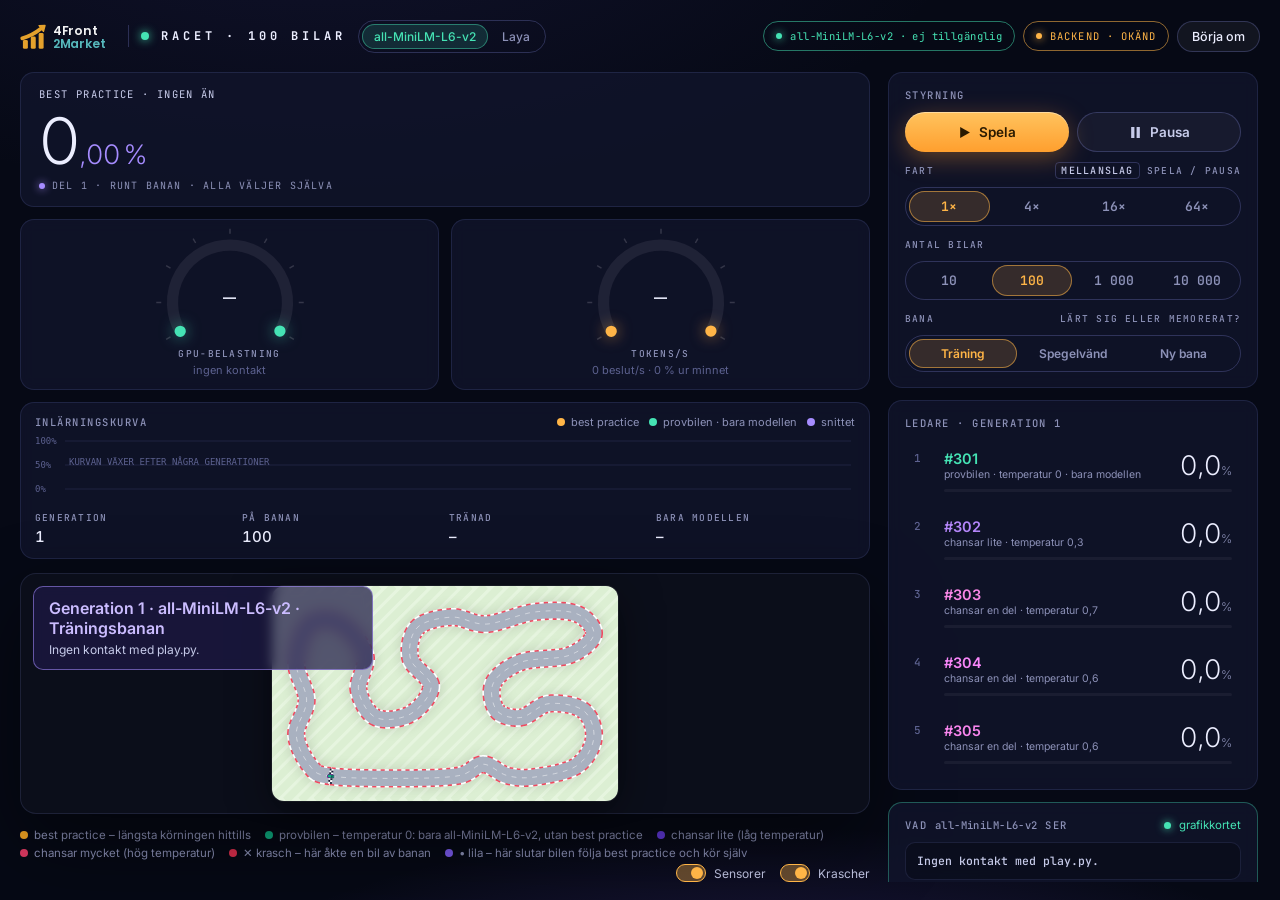
==== commit 07d7388d: "Bara racet: Nimble, Ollama och de turbaserade spelen borttagna Utan Nimble klarade varken Laya eller" ====
--- a/race.html
+++ b/race.html
@@ -77,7 +77,6 @@
       <span class="run-pill teal" id="modelPill"><span class="pill-dot"></span><span>Laya · laddar</span></span>
       <span class="run-pill" id="gpuPill"><span class="pill-dot"></span><span>Backend · söker</span></span>
       <button type="button" class="btn" id="restart">Börja om</button>
-      <a class="btn" id="back" href="/" hidden>Övriga spel</a>
     </div>
   </header>
 
@@ -611,7 +610,6 @@
 let mode = "minibert";  // förvald: lär sig racet mycket snabbare än Laya
 let speed = 1, paused = false, trackLayer = null, trail = [], frame = 0, toastTimer = null, gpu = null;
 
-if (served) $("back").hidden = false;
 
 let colors = {};
 function color(name) {
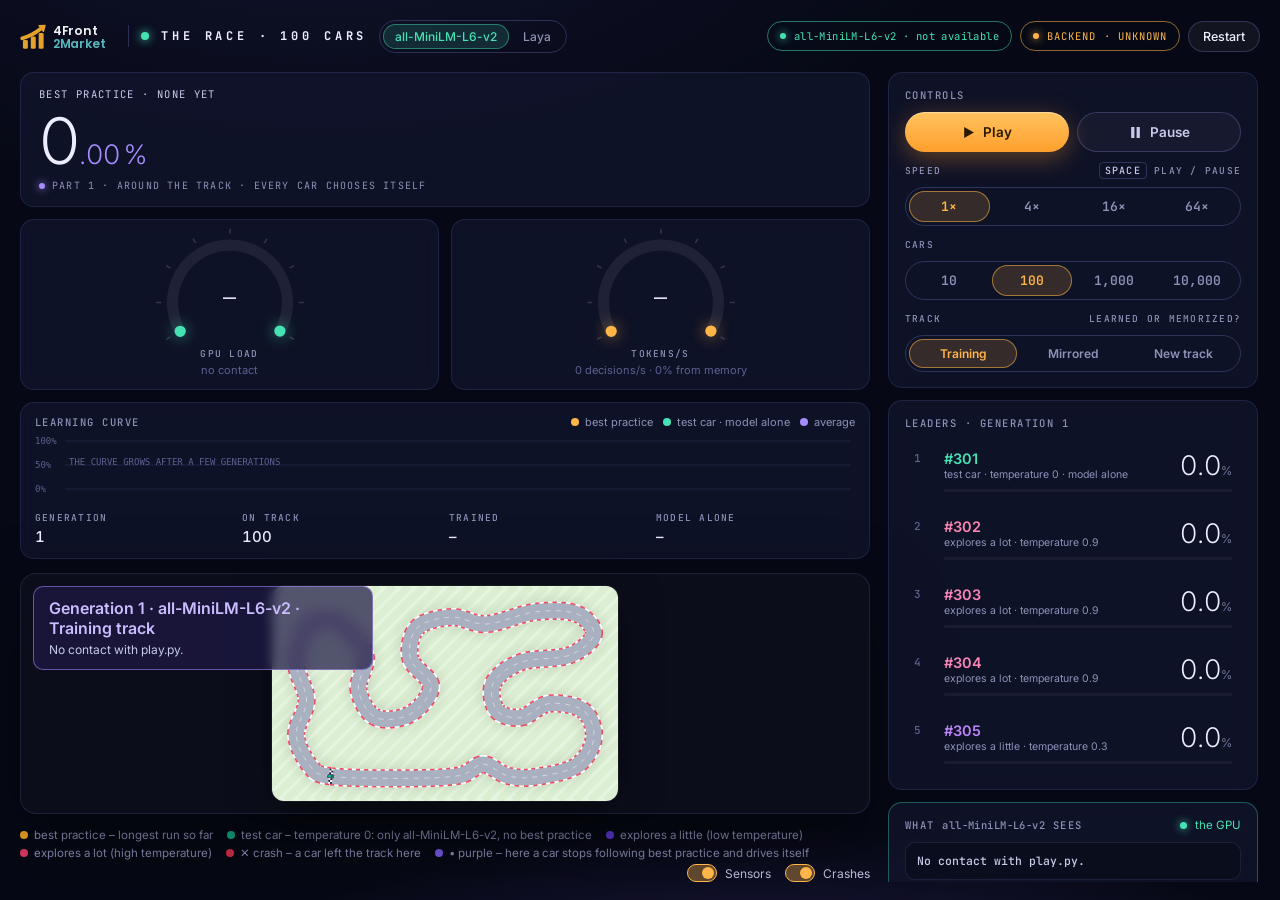
==== commit d530fab2: "Translate the UI and README to English Visible text in the race, server messages and the README are " ====
--- a/race.html
+++ b/race.html
@@ -1,9 +1,9 @@
 <!doctype html>
-<html lang="sv">
+<html lang="en">
 <head>
 <meta charset="utf-8">
 <meta name="viewport" content="width=device-width, initial-scale=1">
-<title>Racet – 100 bilar</title>
+<title>The Race – 100 cars</title>
 <link rel="icon" href="data:,">
 <link rel="preconnect" href="https://fonts.googleapis.com">
 <link rel="preconnect" href="https://fonts.gstatic.com" crossorigin>
@@ -66,17 +66,17 @@
       </a>
       <span class="brand-sep" aria-hidden="true"></span>
       <span class="brand-dot"></span>
-      <span class="brand-name" id="brandName">Racet · 100 bilar</span>
-      <div class="mode-switch" id="mode" role="group" aria-label="Modell">
-        <button type="button" data-mode="minibert" title="En väldigt liten BERT, 22 miljoner parametrar, som tränas från noll">all-MiniLM-L6-v2</button>
-        <button type="button" data-mode="laya" title="Laya på grafikkortet – tränas mellan generationerna">Laya</button>
+      <span class="brand-name" id="brandName">The Race · 100 cars</span>
+      <div class="mode-switch" id="mode" role="group" aria-label="Model">
+        <button type="button" data-mode="minibert" title="A very small BERT, 22 million parameters, trained from scratch">all-MiniLM-L6-v2</button>
+        <button type="button" data-mode="laya" title="Laya on the GPU – trained between generations">Laya</button>
       </div>
     </div>
     <span class="spacer"></span>
     <div class="top-actions">
       <span class="run-pill teal" id="modelPill"><span class="pill-dot"></span><span>Laya · laddar</span></span>
-      <span class="run-pill" id="gpuPill"><span class="pill-dot"></span><span>Backend · söker</span></span>
-      <button type="button" class="btn" id="restart">Börja om</button>
+      <span class="run-pill" id="gpuPill"><span class="pill-dot"></span><span>Backend · searching</span></span>
+      <button type="button" class="btn" id="restart">Restart</button>
     </div>
   </header>
 
@@ -93,19 +93,19 @@
         <div id="gGpu"></div>
         <div id="gRate"></div>
         <div class="curve-card">
-          <div class="card-row"><h3 class="card-title">Inlärningskurva</h3><span class="spacer"></span><div class="chart-legend" id="chartKeys"></div></div>
+          <div class="card-row"><h3 class="card-title">Learning curve</h3><span class="spacer"></span><div class="chart-legend" id="chartKeys"></div></div>
           <canvas class="chart" id="chart"></canvas>
           <div class="gen-stats">
             <div><div class="stat-k">Generation</div><div class="stat-v" id="sGen">1</div></div>
-            <div><div class="stat-k">På banan</div><div class="stat-v" id="sAlive">100</div></div>
-            <div><div class="stat-k">Tränad</div><div class="stat-v" id="sTrained">–</div></div>
-            <div title="Hur långt provbilen kom förra generationen – helt på egen hand, utan best practice"><div class="stat-k">Bara modellen</div><div class="stat-v" id="sSolo">–</div></div>
+            <div><div class="stat-k">On track</div><div class="stat-v" id="sAlive">100</div></div>
+            <div><div class="stat-k">Trained</div><div class="stat-v" id="sTrained">–</div></div>
+            <div title="How far the test car got last generation – entirely on its own, without best practice"><div class="stat-k">Model alone</div><div class="stat-v" id="sSolo">–</div></div>
           </div>
         </div>
       </div>
 
       <div class="board" id="board">
-        <canvas id="race" aria-label="Banan med 100 bilar"></canvas>
+        <canvas id="race" aria-label="The track with 100 cars"></canvas>
         <div class="caption"><h2 id="capTitle">Generation 1</h2><p id="capText"></p></div>
         <div class="toast" id="toast" role="status"></div>
       </div>
@@ -113,54 +113,54 @@
       <div class="legend">
         <span id="legend" class="legend"></span>
         <span class="spacer"></span>
-        <label class="switch"><input type="checkbox" id="sensors" checked><span class="track"><span class="knob"></span></span>Sensorer</label>
-        <label class="switch"><input type="checkbox" id="crashMarks" checked><span class="track"><span class="knob"></span></span>Krascher</label>
+        <label class="switch"><input type="checkbox" id="sensors" checked><span class="track"><span class="knob"></span></span>Sensors</label>
+        <label class="switch"><input type="checkbox" id="crashMarks" checked><span class="track"><span class="knob"></span></span>Crashes</label>
       </div>
     </section>
 
     <aside class="side">
       <section class="card">
-        <h3 class="card-title">Styrning</h3>
+        <h3 class="card-title">Controls</h3>
         <div class="transport">
-          <button type="button" class="tbtn" id="play"><svg viewBox="0 0 12 12"><path d="M2 1l9 5-9 5z"/></svg>Spela</button>
-          <button type="button" class="tbtn" id="pause"><svg viewBox="0 0 12 12"><path d="M2 1h3v10H2zM7 1h3v10H7z"/></svg>Pausa</button>
+          <button type="button" class="tbtn" id="play"><svg viewBox="0 0 12 12"><path d="M2 1l9 5-9 5z"/></svg>Play</button>
+          <button type="button" class="tbtn" id="pause"><svg viewBox="0 0 12 12"><path d="M2 1h3v10H2zM7 1h3v10H7z"/></svg>Pause</button>
         </div>
-        <div class="speed-label"><span class="stat-k">Fart</span><span class="stat-k"><kbd>mellanslag</kbd> spela / pausa</span></div>
-        <div class="speeds" id="speed" role="group" aria-label="Fart">
+        <div class="speed-label"><span class="stat-k">Speed</span><span class="stat-k"><kbd>space</kbd> play / pause</span></div>
+        <div class="speeds" id="speed" role="group" aria-label="Speed">
           <button type="button" data-speed="1" class="on">1×</button>
           <button type="button" data-speed="4">4×</button>
           <button type="button" data-speed="16">16×</button>
           <button type="button" data-speed="64">64×</button>
         </div>
-        <div class="speed-label"><span class="stat-k">Antal bilar</span><span class="stat-k" id="speedNote"></span></div>
-        <div class="speeds" id="population" role="group" aria-label="Antal bilar">
+        <div class="speed-label"><span class="stat-k">Cars</span><span class="stat-k" id="speedNote"></span></div>
+        <div class="speeds" id="population" role="group" aria-label="Cars">
           <button type="button" data-n="10">10</button>
           <button type="button" data-n="100" class="on">100</button>
-          <button type="button" data-n="1000">1 000</button>
-          <button type="button" data-n="10000">10 000</button>
+          <button type="button" data-n="1000">1,000</button>
+          <button type="button" data-n="10000">10,000</button>
         </div>
-        <div class="speed-label"><span class="stat-k">Bana</span><span class="stat-k">lärt sig eller memorerat?</span></div>
-        <div class="speeds tracks" id="trackPick" role="group" aria-label="Bana">
-          <button type="button" data-track="0" title="Banan modellen tränas på från början">Träning</button>
-          <button type="button" data-track="1" title="Samma bana spegelvänd: vänsterkurvor blir högerkurvor">Spegelvänd</button>
-          <button type="button" data-track="2" title="En bana modellen aldrig har sett">Ny bana</button>
+        <div class="speed-label"><span class="stat-k">Track</span><span class="stat-k">learned or memorized?</span></div>
+        <div class="speeds tracks" id="trackPick" role="group" aria-label="Track">
+          <button type="button" data-track="0" title="The track the model is trained on from the start">Training</button>
+          <button type="button" data-track="1" title="The same track mirrored: left turns become right turns">Mirrored</button>
+          <button type="button" data-track="2" title="A track the model has never seen">New track</button>
         </div>
       </section>
 
       <section class="card">
-        <h3 class="card-title" id="leadersTitle">Ledare · generation 1</h3>
+        <h3 class="card-title" id="leadersTitle">Leaders · generation 1</h3>
         <ol class="rank" id="leaders"></ol>
       </section>
 
       <section class="card live-card">
-        <div class="card-row"><h3 class="card-title" id="readsTitle">Vad Laya ser</h3><span class="spacer"></span><span class="live-dot"></span><span class="head-note" id="readsNote">grafikkortet</span></div>
+        <div class="card-row"><h3 class="card-title" id="readsTitle">What Laya sees</h3><span class="spacer"></span><span class="live-dot"></span><span class="head-note" id="readsNote">the GPU</span></div>
         <p class="reads" id="reads">–</p>
         <ul class="probs" id="choices"></ul>
-        <p class="foot">Det provbilen ser just nu, och hur säker modellen är på varje manöver. Provbilen väljer alltid den översta.</p>
+        <p class="foot">What the test car sees right now, and how sure the model is of each maneuver. The test car always picks the top one.</p>
       </section>
 
       <section class="card">
-        <h3 class="card-title">Nya best practice</h3>
+        <h3 class="card-title">New best practice</h3>
         <ol class="events" id="log"></ol>
       </section>
     </aside>
@@ -181,12 +181,12 @@
 
 // Manövrerna, i samma ordning som OPTIONS i race_text.py.
 const ACTIONS = [
-  { name: "sharp left", label: "skarpt vänster", steer: -1, throttle: -0.6 },
-  { name: "left", label: "vänster", steer: -0.5, throttle: 0.3 },
-  { name: "straight", label: "rakt, gasa", steer: 0, throttle: 1 },
-  { name: "right", label: "höger", steer: 0.5, throttle: 0.3 },
-  { name: "sharp right", label: "skarpt höger", steer: 1, throttle: -0.6 },
-  { name: "brake", label: "rakt, bromsa", steer: 0, throttle: -1 },
+  { name: "sharp left", label: "sharp left", steer: -1, throttle: -0.6 },
+  { name: "left", label: "left", steer: -0.5, throttle: 0.3 },
+  { name: "straight", label: "straight, accelerate", steer: 0, throttle: 1 },
+  { name: "right", label: "right", steer: 0.5, throttle: 0.3 },
+  { name: "sharp right", label: "sharp right", steer: 1, throttle: -0.6 },
+  { name: "brake", label: "straight, brake", steer: 0, throttle: -1 },
 ];
 const DECIDE_EVERY = 3;                 // modellen väljer manöver var tredje steg, 20 gånger i sekunden
 const LOOKAHEAD = 8;                    // ett beslut bedöms efter vad som hände de närmaste åtta besluten
@@ -214,9 +214,9 @@
 // Banorna. Läget modellen läser (fart, kurva framåt, avstånd till kanten) är detsamma på alla banor,
 // så det modellen lär sig på en bana kan den använda på en annan – om den lärt sig köra och inte bara memorerat.
 const TRACKS = [
-  { id: "trana", name: "Träningsbanan", control: CONTROL },
-  { id: "spegel", name: "Spegelvänd", control: CONTROL.map(([x, y]) => [WORLD_W - x, y]) },
-  { id: "ny", name: "Ny bana", control: [
+  { id: "trana", name: "Training track", control: CONTROL },
+  { id: "spegel", name: "Mirrored", control: CONTROL.map(([x, y]) => [WORLD_W - x, y]) },
+  { id: "ny", name: "New track", control: [
     [150, 560], [400, 565], [600, 555], [800, 560], [900, 530], [940, 460], [930, 380], [870, 330], [780, 330],
     [720, 280], [760, 210], [880, 180], [930, 110], [870, 60], [740, 60], [640, 100], [560, 170], [470, 180],
     [420, 110], [330, 70], [220, 80], [140, 140], [180, 220], [300, 250], [340, 330], [280, 400], [150, 400],
@@ -576,8 +576,8 @@
 // (421M parametrar), och all-MiniLM-L6-v2, en väldigt liten BERT (22M) som börjar från noll.
 // Bara den valda ligger på grafikkortet; byter man modell släpper servern den andra.
 const MODELS = {
-  laya: { name: "Laya", trains: true, where: "grafikkortet", tokenScale: 60000 },
-  minibert: { name: "all-MiniLM-L6-v2", trains: true, where: "grafikkortet", tokenScale: 400000 },
+  laya: { name: "Laya", trains: true, where: "the GPU", tokenScale: 60000 },
+  minibert: { name: "all-MiniLM-L6-v2", trains: true, where: "the GPU", tokenScale: 400000 },
 };
 const POPULATIONS = [10, 100, 1000, 10000];
 let population = 100;
@@ -616,13 +616,13 @@
   return (colors[name] ??= getComputedStyle(document.documentElement).getPropertyValue(name).trim());
 }
 
-const sv = (value, digits = 0) => value.toLocaleString("sv-SE", { minimumFractionDigits: digits, maximumFractionDigits: digits });
-const number = value => sv(Math.round(value));
-const seconds = steps => sv(steps / 60, 1) + " s";
-const percent = value => Math.round(value * 100) + " %";
-const percent2 = value => sv(value * 100, 2) + " %";
-const result = bp => (bp.time ? `varvtid ${seconds(bp.time)}` : `${percent2(bp.share)} av banan`);
-const compact = value => (value >= 10000 ? sv(value / 1000, 0) + "k" : value >= 1000 ? sv(value / 1000, 1) + "k" : number(value));
+const fmt = (value, digits = 0) => value.toLocaleString("en-US", { minimumFractionDigits: digits, maximumFractionDigits: digits });
+const number = value => fmt(Math.round(value));
+const seconds = steps => fmt(steps / 60, 1) + " s";
+const percent = value => Math.round(value * 100) + "%";
+const percent2 = value => fmt(value * 100, 2) + "%";
+const result = bp => (bp.time ? `lap time ${seconds(bp.time)}` : `${percent2(bp.share)} of the track`);
+const compact = value => (value >= 10000 ? fmt(value / 1000, 0) + "k" : value >= 1000 ? fmt(value / 1000, 1) + "k" : number(value));
 const sleep = ms => new Promise(done => setTimeout(done, ms));
 const isStar = car => car.role === "ghost";
 const name = () => MODELS[mode].name;
@@ -642,10 +642,10 @@
 
 function improvement(event) {
   const before = event.previous;
-  if (!before) return "första best practice";
-  if (event.time && before.time) return `${seconds(before.time - event.time)} snabbare än #${before.id}`;
-  if (event.time) return `första bilen runt hela varvet – #${before.id} kom ${percent2(before.share)}`;
-  return `+${sv((event.share - before.share) * 100, 2)} procentenheter mot #${before.id}`;
+  if (!before) return "first best practice";
+  if (event.time && before.time) return `${seconds(before.time - event.time)} faster than #${before.id}`;
+  if (event.time) return `first car around the whole lap – #${before.id} reached ${percent2(before.share)}`;
+  return `+${fmt((event.share - before.share) * 100, 2)} percentage points over #${before.id}`;
 }
 
 // ---- Sparat mellan besök (bara i den här webbläsaren), ett race per modell och bana
@@ -703,13 +703,13 @@
 async function connect(id) {
   const driver = drivers[id], button = $("mode").querySelector(`[data-mode="${id}"]`);
   if (!served) {
-    driver.error = `${MODELS[id].name} kräver att racet öppnas via play.py.`;
+    driver.error = `${MODELS[id].name} needs the race to be opened through play.py.`;
     button.disabled = true;
     if (id === mode) status(driver.error);
     return;
   }
   driver.busy = "load";
-  if (id === mode) status(`Laddar ${MODELS[id].name} … ${id === "laya" ? "första gången tar det runt 20 sekunder." : ""}`);
+  if (id === mode) status(`Loading ${MODELS[id].name} … ${id === "laya" ? "the first time takes about 20 seconds." : ""}`);
   for (;;) {
     if (id !== mode) {  // användaren bytte modell: servern ska bara ladda den valda
       driver.busy = null;
@@ -719,12 +719,12 @@
     try {
       answer = await (await fetch(`/api/race/status?model=${id}`)).json();
     } catch {
-      answer = { error: "Ingen kontakt med play.py." };
+      answer = { error: "No contact with play.py." };
     }
     if (answer.error) { driver.error = answer.error; break; }
     if (answer.ready) {
       if (answer.options.join() !== ACTIONS.map(a => a.name).join()) {
-        driver.error = "race.html och race_text.py har olika manövrer.";
+        driver.error = "race.html and race_text.py have different maneuvers.";
         break;
       }
       Object.assign(driver, { ready: true, vocabulary: answer, version: answer.version, updates: answer.updates });
@@ -762,16 +762,16 @@
   const { samples, best, decisions } = generationResults(race);
   showEvents(id);
   try {
-    let note = `${MODELS[id].name} tränas inte – nästa generation bygger på best practice.`;
+    let note = `${MODELS[id].name} is not trained – the next generation builds on best practice.`;
     if (MODELS[id].trains) {
-      status(`Generation ${race.gen} klar. ${MODELS[id].name} tränar på ${MODELS[id].where} på ${number(decisions)} egna val i ` +
-        `${number(samples.length)} olika lägen …`);
+      status(`Generation ${race.gen} done. ${MODELS[id].name} is training on ${MODELS[id].where} on ${number(decisions)} of ` +
+        `the cars' own decisions in ${number(samples.length)} different situations …`);
       const answer = await post("/api/race/learn", id, { samples, best });
       driver.policy.clear();  // svaren från före träningen gäller inte längre …
       answer.keys.forEach((key, i) => driver.policy.set(keyCode(key), answer.probs[i]));  // … men de nya kom med
       Object.assign(driver, { version: answer.version, updates: answer.updates });
       logUsage(answer.usage);
-      note = `${MODELS[id].name} tränades på ${sv(answer.usage.gpu_ms / 1000, 1)} s.`;
+      note = `${MODELS[id].name} trained in ${fmt(answer.usage.gpu_ms / 1000, 1)} s.`;
     }
     if (race.discarded) {  // racet startades om under tiden
       driver.busy = null;
@@ -795,16 +795,16 @@
 function forkText(id) {
   const race = races[id];
   if (!race.bestPractice && drivers[id].updates > 0) {
-    return `${TRACKS[race.trackIndex].name}: ${MODELS[id].name} har inte kört här förut och det finns ingen best practice. ` +
-      `Provbilen (temperatur 0) visar vad modellen har lärt sig – bra om den kan köra, dåligt om den bara memorerat.`;
-  }
-  if (!race.bestPractice) return `Del 1, första generationen: alla bilar väljer själva med ${MODELS[id].name}.`;
+    return `${TRACKS[race.trackIndex].name}: ${MODELS[id].name} has not driven here before and there is no best practice. ` +
+      `The test car (temperature 0) shows what the model has learned – well if it can drive, badly if it only memorized.`;
+  }
+  if (!race.bestPractice) return `Part 1, first generation: every car chooses for itself with ${MODELS[id].name}.`;
   if (race.bestPractice.time) {
-    return `Del 2, kapa tiden: varje bil kör rekordvarvet till sin egen punkt (lila prick) och provar en ny linje ` +
-      `därifrån – ${race.cars.filter(car => car.branch).length} olika ställen längs banan. Några kraschar på vägen.`;
-  }
-  return `Del 1, runt banan: alla ${number(race.cars.length)} kör som best practice till ${percent2(branchShare(race))} – där väljer ` +
-    `${MODELS[id].name} och bilarna gör lite olika val.`;
+    return `Part 2, cut the time: each car drives the record lap up to its own point (purple dot) and tries a new line ` +
+      `from there – ${race.cars.filter(car => car.branch).length} different places along the track. Some crash on the way.`;
+  }
+  return `Part 1, around the track: all ${number(race.cars.length)} drive like best practice up to ${percent2(branchShare(race))} – ` +
+    `there ${MODELS[id].name} takes over and the cars make slightly different choices.`;
 }
 
 // ---- Simuleringen per bildruta
@@ -1067,21 +1067,21 @@
 
 // ---- Instrumenten och panelerna
 function split(text) {
-  // "48,78 %" -> heltal, decimaler och enhet var för sig, som det stora talet i verktyget.
-  const match = text.match(/^(-?\d[\d\s]*)(,\d+)?\s*(.*)$/);
+  // "48.78%" -> heltal, decimaler och enhet var för sig, som det stora talet i verktyget.
+  const match = text.match(/^(-?\d[\d,]*)(\.\d+)?\s*(.*)$/);
   return match ? [match[1], match[2] || "", match[3]] : [text, "", ""];
 }
 
 function trainedText(id) {
   const driver = drivers[id];
-  if (!MODELS[id].trains) return "fasta vikter";
-  return driver.ready ? `${number(driver.updates)} ggr` : "–";
+  if (!MODELS[id].trains) return "fixed weights";
+  return driver.ready ? `${number(driver.updates)}×` : "–";
 }
 
 function updatePills() {
   const driver = drivers[mode], model = MODELS[mode];
-  if (!driver.ready) pill("modelPill", `${model.name} · ${driver.error ? "ej tillgänglig" : "laddar"}`);
-  else pill("modelPill", model.trains ? `${model.name} · tränad ${number(driver.updates)} ggr` : `${model.name} · fasta vikter`);
+  if (!driver.ready) pill("modelPill", `${model.name} · ${driver.error ? "not available" : "loading"}`);
+  else pill("modelPill", model.trains ? `${model.name} · trained ${number(driver.updates)}×` : `${model.name} · fixed weights`);
 }
 
 function updatePanels() {
@@ -1089,24 +1089,24 @@
   if (bp) {
     const [whole, dec, unit] = split(bp.time ? seconds(bp.time) : percent2(bp.share));
     $("record").innerHTML = `${whole}<span class="dec">${dec}</span><span class="unit">${unit}</span>`;
-    $("kicker").textContent = `${bp.time ? "Varvtid" : "Andel av banan"} · best practice #${bp.id} · gen ${bp.gen}`;
+    $("kicker").textContent = `${bp.time ? "Lap time" : "Share of the track"} · best practice #${bp.id} · gen ${bp.gen}`;
   } else {
-    $("record").innerHTML = `0<span class="dec">,00</span><span class="unit">%</span>`;
-    $("kicker").textContent = "Best practice · ingen än";
-  }
-  $("meta").textContent = !bp ? "Del 1 · runt banan · alla väljer själva"
-    : bp.time ? `Del 2 · kapa tiden · ${race.cars.filter(car => car.branch).length} bilar provar nya linjer längs varvet`
-    : `Del 1 · runt banan · följer best practice till ${percent2(branchShare(race))}`;
+    $("record").innerHTML = `0<span class="dec">.00</span><span class="unit">%</span>`;
+    $("kicker").textContent = "Best practice · none yet";
+  }
+  $("meta").textContent = !bp ? "Part 1 · around the track · every car chooses itself"
+    : bp.time ? `Part 2 · cut the time · ${race.cars.filter(car => car.branch).length} cars try new lines along the lap`
+    : `Part 1 · around the track · following best practice up to ${percent2(branchShare(race))}`;
   $("capTitle").textContent = `Generation ${race.gen} · ${name()} · ${TRACKS[race.trackIndex].name}`;
   const last = race.history.at(-1);
   $("sSolo").textContent = !last || last.solo == null ? "–" : last.soloTime ? seconds(last.soloTime) : percent2(last.solo);
   $("sGen").textContent = race.gen;
   $("sAlive").textContent = cars.filter(car => car.alive && !car.finished).length;
   $("sTrained").textContent = trainedText(mode);
-  $("leadersTitle").textContent = `Ledare · generation ${race.gen}`;
+  $("leadersTitle").textContent = `Leaders · generation ${race.gen}`;
   const top = [...cars].sort((a, b) => fitness(b) - fitness(a)).slice(0, 5);
   $("leaders").innerHTML = top.map((car, i) => {
-    const value = car.finished ? split(seconds(car.finishStep)) : split(sv(share(car, track) * 100, 1) + " %");
+    const value = car.finished ? split(seconds(car.finishStep)) : split(fmt(share(car, track) * 100, 1) + "%");
     return `<li class="rank-row${isStar(car) ? " active" : ""}" style="--tone:${sideColor(car)}">
       <span class="rank-n">${i + 1}</span>
       <div><div class="rank-name">#${car.id}</div><div class="rank-sub">${leaderLabel(car, race)}</div></div>
@@ -1117,19 +1117,19 @@
 }
 
 function leaderLabel(car, race) {
-  if (car.role === "ghost") return `★ best practice · från gen ${car.born}`;
+  if (car.role === "ghost") return `★ best practice · from gen ${car.born}`;
   const bp = race.bestPractice;
-  const first = !car.branch || !bp ? "" : bp.time ? ` · egen linje från ${percent(branchShare(race, bp, car.branch))}`
-    : car.finished ? "" : " · följde best practice först";
-  if (car.role === "greedy") return "provbilen · temperatur 0 · bara modellen";
+  const first = !car.branch || !bp ? "" : bp.time ? ` · own line from ${percent(branchShare(race, bp, car.branch))}`
+    : car.finished ? "" : " · followed best practice first";
+  if (car.role === "greedy") return "test car · temperature 0 · model alone";
   return `${daring(car)}${first}`;
 }
 
 // Hur mycket en bil chansar, det vill säga dess temperatur: 0 tar alltid det modellen tror mest på,
 // högre väljer oftare något annat.
 function daring(car, past = false) {
-  const word = car.temperature < 0.47 ? "lite" : car.temperature < 0.73 ? "en del" : "mycket";
-  return `${past ? "chansade" : "chansar"} ${word} · temperatur ${sv(car.temperature, 1)}`;
+  const word = car.temperature < 0.47 ? "a little" : car.temperature < 0.73 ? "some" : "a lot";
+  return `${past ? "explored" : "explores"} ${word} · temperature ${fmt(car.temperature, 1)}`;
 }
 
 function sizeSmall(c, height) {
@@ -1158,7 +1158,7 @@
     g.fillText(Math.round(level * 100) + "%", 0, y + 3);
   }
   if (history.length < 2) {
-    g.fillText("KURVAN VÄXER EFTER NÅGRA GENERATIONER", left + 4, (top + bottom) / 2);
+    g.fillText("THE CURVE GROWS AFTER A FEW GENERATIONS", left + 4, (top + bottom) / 2);
     return;
   }
   g.fillText("GEN " + history[0].gen, left, height - 2);
@@ -1191,8 +1191,8 @@
   const race = races[mode], driver = drivers[mode], greedy = race.cars.find(car => car.role === "greedy");
   const probs = greedy && greedy.code != null && !follows(greedy) && driver.policy.get(greedy.code);
   if (!driver.vocabulary || !probs) {
-    $("reads").textContent = !driver.ready ? (driver.error || `${name()} laddas …`)
-      : "Väntar på nästa beslut …";
+    $("reads").textContent = !driver.ready ? (driver.error || `${name()} is loading …`)
+      : "Waiting for the next decision …";
     $("choices").innerHTML = "";
     return;
   }
@@ -1207,14 +1207,14 @@
   if (!events.length) {
     const saved = race.bestPractice;
     $("log").innerHTML = saved
-      ? `<li><span class="gen">Sparad</span><span><b>#${saved.id}</b> – ${result(saved)}.
-          <em>Fortsätter från förra gången. Börja om för att lära från noll.</em></span></li>`
-      : '<li class="empty">Ingen än – första generationen kör.</li>';
+      ? `<li><span class="gen">Saved</span><span><b>#${saved.id}</b> – ${result(saved)}.
+          <em>Continuing from last time. Restart to learn from scratch.</em></span></li>`
+      : '<li class="empty">None yet – the first generation is driving.</li>';
     return;
   }
   $("log").innerHTML = events.map(event => {
-    const who = event.role === "explorer" ? ` (${daring(event, true)})` : event.role === "greedy" ? " (provbilen, temperatur 0)" : "";
-    const fork = event.branchShare ? ` Följde best practice till ${percent2(event.branchShare)}.` : "";
+    const who = event.role === "explorer" ? ` (${daring(event, true)})` : event.role === "greedy" ? " (test car, temperature 0)" : "";
+    const fork = event.branchShare ? ` Followed best practice up to ${percent2(event.branchShare)}.` : "";
     return `<li><span class="gen">Gen ${event.gen}</span>
       <span><b>#${event.id}</b>${who} – ${result(event)}.<em>${improvement(event)}.${fork}</em></span></li>`;
   }).join("");
@@ -1229,9 +1229,9 @@
 
 function showFirstTry(id, race) {
   const last = race.history.at(-1);
-  const got = last.soloTime ? `runt hela banan på ${seconds(last.soloTime)}` : `${percent2(last.solo)} av banan`;
-  toast(`<b>Provbilen på ${TRACKS[race.trackIndex].name}, första försöket: ${got}</b>` +
-    `<small>Helt på egen hand – det här är vad ${MODELS[id].name} har lärt sig, inte memorerat</small>`, 6000);
+  const got = last.soloTime ? `around the whole track in ${seconds(last.soloTime)}` : `${percent2(last.solo)} of the track`;
+  toast(`<b>Test car on ${TRACKS[race.trackIndex].name}, first try: ${got}</b>` +
+    `<small>Entirely on its own – this is what ${MODELS[id].name} has learned, not memorized</small>`, 6000);
 }
 
 function showEvents(id) {
@@ -1241,8 +1241,8 @@
   if (id !== mode) return;
   const latest = race.events.at(-1), firstLap = latest.time && !(latest.previous && latest.previous.time);
   toast(firstLap
-    ? `<b>★ #${latest.id} kom runt hela banan · ${seconds(latest.time)}</b><small>Del 2 börjar: nu försöker bilarna kapa tiden</small>`
-    : `<b>★ Ny best practice: #${latest.id}</b> · ${result(latest)}<small>${improvement(latest)}</small>`,
+    ? `<b>★ #${latest.id} made it around the whole track · ${seconds(latest.time)}</b><small>Part 2 begins: now the cars try to cut the time</small>`
+    : `<b>★ New best practice: #${latest.id}</b> · ${result(latest)}<small>${improvement(latest)}</small>`,
     firstLap ? 5000 : speed > 4 ? 1500 : 2800);
   renderLog(id);
 }
@@ -1253,17 +1253,17 @@
 setInterval(() => {
   const decisions = counts.decisions - lastCounts.decisions, asked = counts.asked - lastCounts.asked;
   const realSpeed = (counts.steps - lastCounts.steps) / 60;
-  $("speedNote").textContent = !paused && realSpeed > 0 ? `just nu ${sv(realSpeed, realSpeed < 10 ? 1 : 0)}×` : "";
+  $("speedNote").textContent = !paused && realSpeed > 0 ? `now ${fmt(realSpeed, realSpeed < 10 ? 1 : 0)}×` : "";
   lastCounts = { ...counts };
   const ok = gpu && !gpu.error;
-  Gauges.render($("gGpu"), { value: ok ? gpu.util : null, max: 100, unit: "%", label: "GPU-belastning",
-    sub: ok ? (gpu.temperature == null ? gpu.name : `${gpu.temperature} °C`) : "ingen kontakt", tone: color("--teal") });
+  Gauges.render($("gGpu"), { value: ok ? gpu.util : null, max: 100, unit: "%", label: "GPU load",
+    sub: ok ? (gpu.temperature == null ? gpu.name : `${gpu.temperature} °C`) : "no contact", tone: color("--teal") });
   const tokens = usage.reduce((s, u) => s + u.tokens, 0), gpuMs = usage.reduce((s, u) => s + u.gpuMs, 0);
   const rate = gpuMs ? tokens / gpuMs * 1000 : null;
   const fromMemory = decisions ? Math.max(0, 1 - asked / decisions) : 0;
   Gauges.render($("gRate"), { value: rate, max: MODELS[mode].tokenScale, text: rate == null ? "–" : compact(rate),
-    label: "Tokens/s", sub: `${number(decisions)} beslut/s · ${percent(fromMemory)} ur minnet`, tone: color("--orange") });
-  pill("gpuPill", ok ? "Backend · " + gpu.name.replace(/^NVIDIA\s+(GeForce\s+)?/i, "") : "Backend · okänd");
+    label: "Tokens/s", sub: `${number(decisions)} decisions/s · ${percent(fromMemory)} from memory`, tone: color("--orange") });
+  pill("gpuPill", ok ? "Backend · " + gpu.name.replace(/^NVIDIA\s+(GeForce\s+)?/i, "") : "Backend · unknown");
 }, 1000);
 
 // ---- Modellval och knappar
@@ -1278,19 +1278,19 @@
   trail = [];
   usage.length = 0;
   for (const button of $("mode").children) button.classList.toggle("on", button.dataset.mode === mode);
-  $("legend").innerHTML = '<span><i class="lg" style="background:var(--car-gold)"></i>best practice – längsta körningen hittills</span>' +
-    `<span><i class="lg" style="background:var(--car-model)"></i>provbilen – temperatur 0: bara ${name()}, utan best practice</span>` +
-    '<span><i class="lg" style="background:hsl(255 75% 56%)"></i>chansar lite (låg temperatur)</span>' +
-    '<span><i class="lg" style="background:hsl(345 75% 56%)"></i>chansar mycket (hög temperatur)</span>' +
-    '<span><i class="lg" style="background:var(--crash)"></i>✕ krasch – här åkte en bil av banan</span>' +
-    '<span><i class="lg" style="background:var(--fork)"></i>• lila – här slutar bilen följa best practice och kör själv</span>';
+  $("legend").innerHTML = '<span><i class="lg" style="background:var(--car-gold)"></i>best practice – longest run so far</span>' +
+    `<span><i class="lg" style="background:var(--car-model)"></i>test car – temperature 0: only ${name()}, no best practice</span>` +
+    '<span><i class="lg" style="background:hsl(255 75% 56%)"></i>explores a little (low temperature)</span>' +
+    '<span><i class="lg" style="background:hsl(345 75% 56%)"></i>explores a lot (high temperature)</span>' +
+    '<span><i class="lg" style="background:var(--crash)"></i>✕ crash – a car left the track here</span>' +
+    '<span><i class="lg" style="background:var(--fork)"></i>• purple – here a car stops following best practice and drives itself</span>';
   $("chartKeys").innerHTML = '<span><i class="lg" style="background:var(--orange)"></i>best practice</span>' +
-    '<span><i class="lg" style="background:var(--teal)"></i>provbilen · bara modellen</span>' +
-    '<span><i class="lg" style="background:var(--purple)"></i>snittet</span>';
-  $("readsTitle").innerHTML = `Vad <span class="model-name">${name()}</span> ser`;
+    '<span><i class="lg" style="background:var(--teal)"></i>test car · model alone</span>' +
+    '<span><i class="lg" style="background:var(--purple)"></i>average</span>';
+  $("readsTitle").innerHTML = `What <span class="model-name">${name()}</span> sees`;
   $("readsNote").textContent = MODELS[mode].where;
   const driver = drivers[mode];
-  status(driver.ready ? forkText(mode) : driver.error || `Laddar ${name()} …`);
+  status(driver.ready ? forkText(mode) : driver.error || `Loading ${name()} …`);
   renderLog(mode);
   drawChart();
   updatePanels();
@@ -1300,16 +1300,16 @@
 // Sensorerna av: bilarna blir blinda och vet bara sin fart. Gäller från nästa beslut.
 $("sensors").onchange = () => {
   for (const race of Object.values(races)) race.blind = !$("sensors").checked;
-  status($("sensors").checked ? "Sensorerna är på igen: bilarna ser vägen." :
-    "Sensorerna är av: bilarna är blinda och vet bara sin egen fart.");
+  status($("sensors").checked ? "The sensors are on again: the cars see the road." :
+    "The sensors are off: the cars are blind and only know their own speed.");
 };
 // Antal bilar: gäller direkt – den pågående generationen startas om med det nya antalet.
 function setPopulation(n) {
   population = n;
   try { localStorage.setItem("racet-antal", n); } catch { /* bara för den här gången */ }
   for (const button of $("population").children) button.classList.toggle("on", +button.dataset.n === n);
-  $("brandName").textContent = `Racet · ${number(n)} bilar`;
-  document.title = `Racet – ${number(n)} bilar`;
+  $("brandName").textContent = `The Race · ${number(n)} cars`;
+  document.title = `The Race – ${number(n)} cars`;
   for (const [id, race] of Object.entries(races)) {
     race.population = n;
     const busy = drivers[id].busy;  // mitt i ett modellanrop gäller det nya antalet från nästa generation
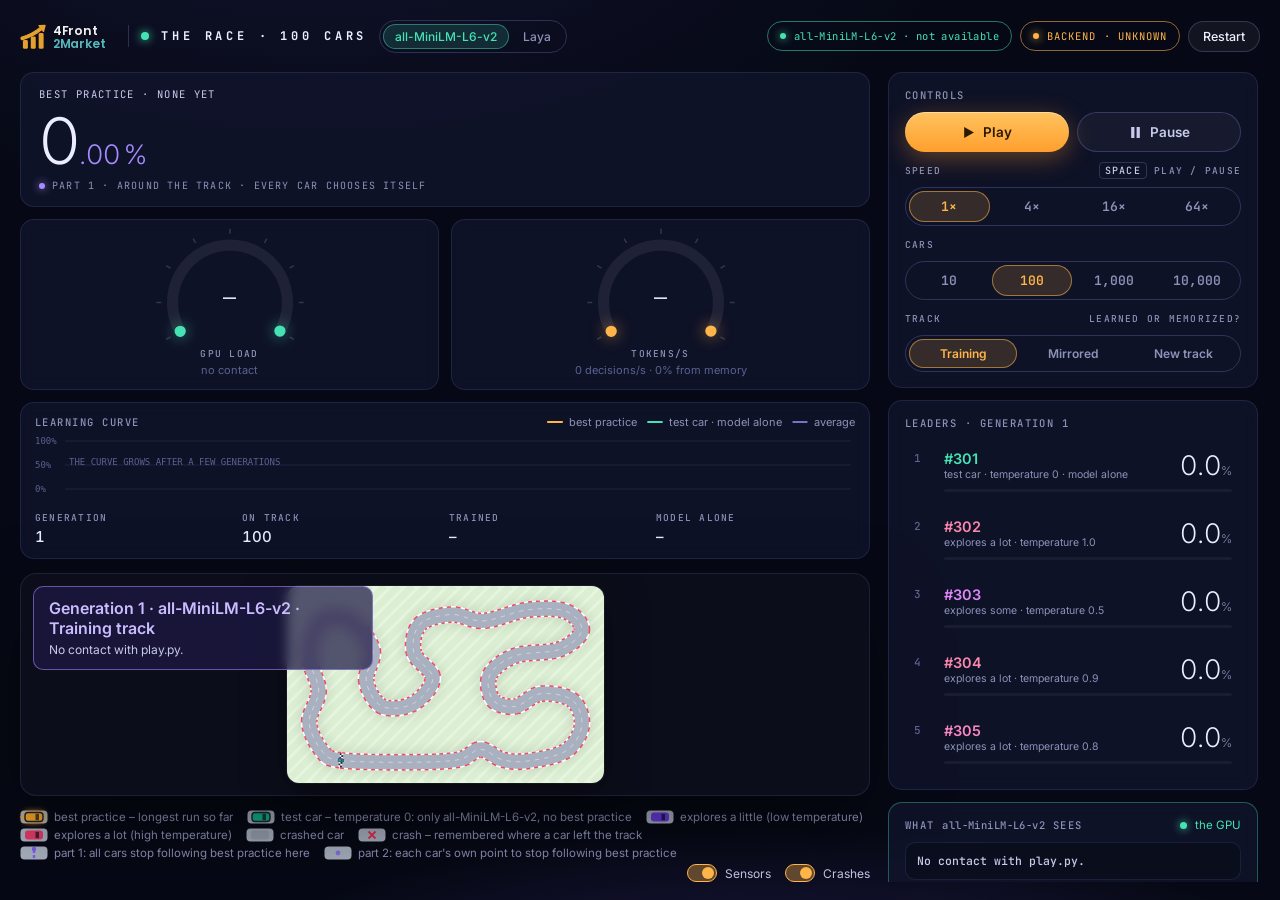
==== commit 7270c2f0: "Legend icons drawn like the track: cars, crash crosses and purple marks Co-Authored-By: Claude Opus " ====
--- a/race.html
+++ b/race.html
@@ -42,6 +42,9 @@
     display: flex; flex-direction: column; gap: 6px; min-width: 0; backdrop-filter: blur(8px); }
   .curve-card .card-title { margin: 0; }
   .curve-card .chart-legend { margin: 0; gap: 2px 10px; }
+  /* Förklaringen visar det som syns på banan: bilarna, kryssen och de lila markeringarna. */
+  #legend > span, #chartKeys > span { display: inline-flex; align-items: center; gap: 6px; }
+  .lg-icon { flex: none; overflow: visible; }
   .gen-stats { display: grid; grid-template-columns: repeat(4, 1fr); gap: 8px; }
   @media (max-width: 1280px) {
     .dash { grid-template-columns: repeat(2, minmax(0, 1fr)); }
@@ -1266,6 +1269,32 @@
   pill("gpuPill", ok ? "Backend · " + gpu.name.replace(/^NVIDIA\s+(GeForce\s+)?/i, "") : "Backend · unknown");
 }, 1000);
 
+// Förklaringens ikoner, ritade som på banan: en bit asfalt med bilen, krysset eller den lila markeringen.
+const legendIcon = {
+  box: body => `<svg class="lg-icon" width="28" height="14" viewBox="0 0 28 14" aria-hidden="true">` +
+    `<rect x="0.5" y="0.5" width="27" height="13" rx="4" fill="${color("--asphalt")}"/>${body}</svg>`,
+  car(fill, { alpha = 1, glow = false, outline = false, trail = false } = {}) {
+    return this.box(
+      (trail ? `<path d="M1 7H6" stroke="${color("--car-gold")}" stroke-width="2.2" stroke-linecap="round" opacity="0.7"/>` : "") +
+      `<rect x="5" y="2.5" width="18" height="9" rx="3" fill="${fill}" opacity="${alpha}"` +
+      (outline ? ` stroke="${color("--ink")}" stroke-width="1.4"` : "") +
+      (glow ? ` style="filter: drop-shadow(0 0 3px ${fill})"` : "") + "/>" +
+      (alpha === 1 ? `<rect x="15.5" y="3.8" width="3.5" height="6.4" fill="#0b0f1ab0"/>` : ""));  // vindruta
+  },
+  cross() {
+    return this.box(`<path d="M10.5 3.5L17.5 10.5M17.5 3.5L10.5 10.5" stroke="${color("--crash")}" stroke-width="1.8"/>`);
+  },
+  forkLine() {
+    return this.box(`<path d="M14 4V13.5" stroke="${color("--fork")}" stroke-width="2.4" stroke-dasharray="3 2"/>` +
+      `<circle cx="14" cy="3" r="2.2" fill="${color("--fork")}"/>`);
+  },
+  forkDot() {
+    return this.box(`<circle cx="14" cy="7" r="2.4" fill="${color("--fork")}" opacity="0.75"/>`);
+  },
+  line: (tone, width) => `<svg class="lg-icon" width="16" height="8" viewBox="0 0 16 8" aria-hidden="true">` +
+    `<path d="M1 4H15" stroke="${color(tone)}" stroke-width="${width}" stroke-linecap="round"/></svg>`,
+};
+
 // ---- Modellval och knappar
 function setMode(next) {
   const previous = mode;
@@ -1278,15 +1307,18 @@
   trail = [];
   usage.length = 0;
   for (const button of $("mode").children) button.classList.toggle("on", button.dataset.mode === mode);
-  $("legend").innerHTML = '<span><i class="lg" style="background:var(--car-gold)"></i>best practice – longest run so far</span>' +
-    `<span><i class="lg" style="background:var(--car-model)"></i>test car – temperature 0: only ${name()}, no best practice</span>` +
-    '<span><i class="lg" style="background:hsl(255 75% 56%)"></i>explores a little (low temperature)</span>' +
-    '<span><i class="lg" style="background:hsl(345 75% 56%)"></i>explores a lot (high temperature)</span>' +
-    '<span><i class="lg" style="background:var(--crash)"></i>✕ crash – a car left the track here</span>' +
-    '<span><i class="lg" style="background:var(--fork)"></i>• purple – here a car stops following best practice and drives itself</span>';
-  $("chartKeys").innerHTML = '<span><i class="lg" style="background:var(--orange)"></i>best practice</span>' +
-    '<span><i class="lg" style="background:var(--teal)"></i>test car · model alone</span>' +
-    '<span><i class="lg" style="background:var(--purple)"></i>average</span>';
+  const item = (icon, text) => `<span>${icon}${text}</span>`;
+  $("legend").innerHTML =
+    item(legendIcon.car(color("--car-gold"), { trail: true, glow: true, outline: true }), "best practice – longest run so far") +
+    item(legendIcon.car(color("--car-model"), { outline: true }), `test car – temperature 0: only ${name()}, no best practice`) +
+    item(legendIcon.car(carColor({ role: "explorer", temperature: 0.2 })), "explores a little (low temperature)") +
+    item(legendIcon.car(carColor({ role: "explorer", temperature: 1 })), "explores a lot (high temperature)") +
+    item(legendIcon.car(color("--car-dead"), { alpha: 0.35 }), "crashed car") +
+    item(legendIcon.cross(), "crash – remembered where a car left the track") +
+    item(legendIcon.forkLine(), "part 1: all cars stop following best practice here") +
+    item(legendIcon.forkDot(), "part 2: each car's own point to stop following best practice");
+  $("chartKeys").innerHTML = item(legendIcon.line("--orange", 2.2), "best practice") +
+    item(legendIcon.line("--teal", 1.8), "test car · model alone") + item(legendIcon.line("--purple", 1.4), "average");
   $("readsTitle").innerHTML = `What <span class="model-name">${name()}</span> sees`;
   $("readsNote").textContent = MODELS[mode].where;
   const driver = drivers[mode];
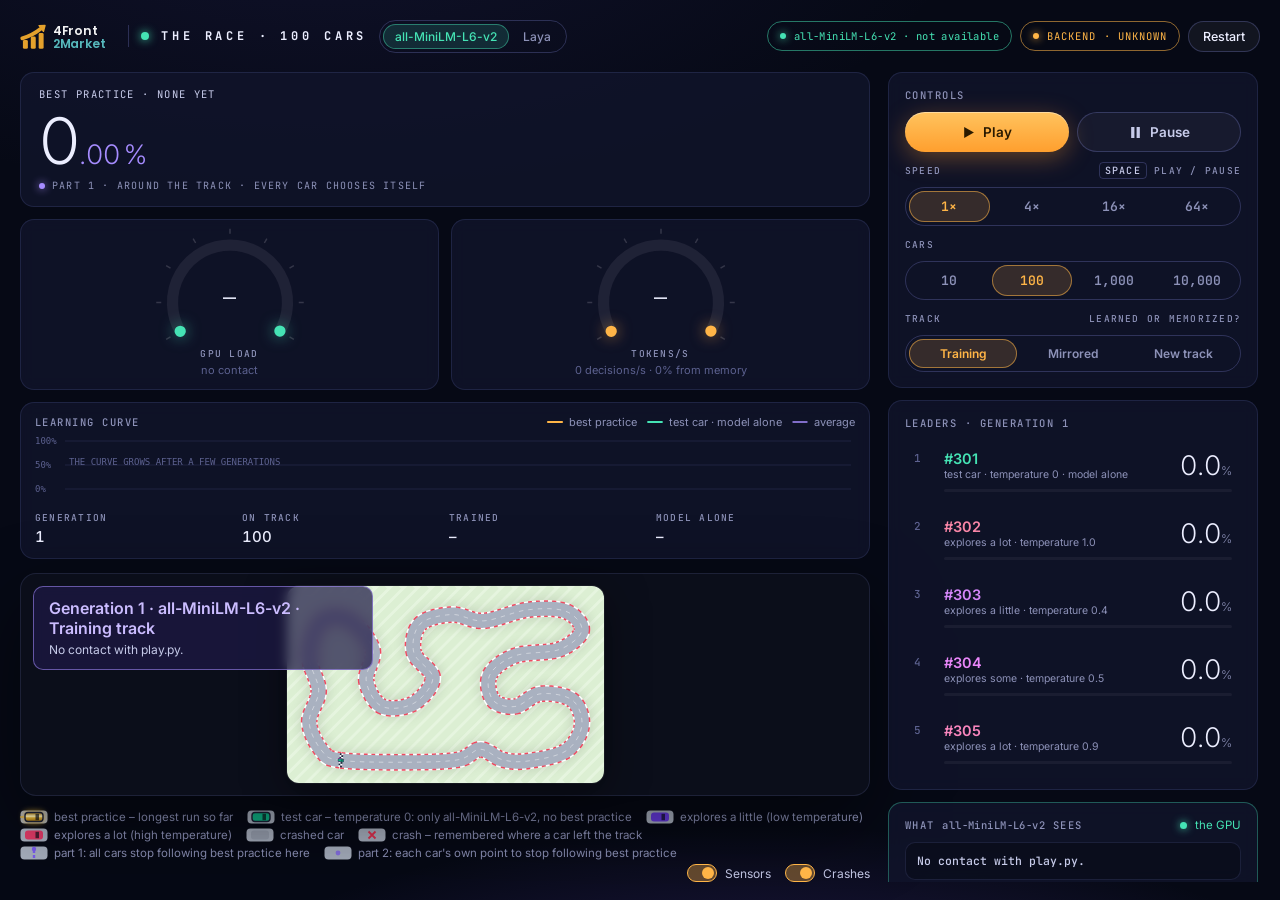
==== commit 35d2db0d: "Best practice car in metallic gold Co-Authored-By: Claude Opus 5.5 <noreply@anthropic.com>" ====
--- a/race.html
+++ b/race.html
@@ -14,7 +14,7 @@
   :root {
     --grass: #e6f5df; --grass-2: #dcefd3; --asphalt: #a9b1c0; --curb: #ef4b5f; --curb-2: #ffffff;
     --track-line: #ffffffb0; --ink: #1d2238; --crash: #e2304f; --fork: #7c5cf0;
-    --car-gold: #f5a623; --car-model: #0fb889; --car-dead: #7b8394;
+    --car-gold: #e0b034; --gold-hi: #fff3b8; --gold-lo: #9c6f0c; --car-model: #0fb889; --car-dead: #7b8394;
   }
   /* Styrkortet: spela, pausa och fart. */
   .transport { display: grid; grid-template-columns: 1fr 1fr; gap: 8px; }
@@ -903,6 +903,17 @@
   return layer;
 }
 
+// Best practice-bilen i guld: en gradient tvärs över bilen, så att den blänker som metall.
+// Skapas i bilens egna koordinater (drawCar har redan flyttat och vridit ritytan).
+function gold() {
+  const g = ctx.createLinearGradient(0, -4.5, 0, 4.5);
+  g.addColorStop(0, color("--gold-lo"));
+  g.addColorStop(0.42, color("--gold-hi"));
+  g.addColorStop(0.6, color("--car-gold"));
+  g.addColorStop(1, color("--gold-lo"));
+  return g;
+}
+
 function drawCar(car, fill, { alpha = 1, glow = null, outline = false } = {}) {
   ctx.save();
   ctx.translate(car.x, car.y);
@@ -912,7 +923,7 @@
     ctx.shadowColor = glow;
     ctx.shadowBlur = 18;
   }
-  ctx.fillStyle = fill;
+  ctx.fillStyle = typeof fill === "function" ? fill() : fill;
   ctx.beginPath();
   ctx.roundRect(-9, -4.5, 18, 9, 3);
   ctx.fill();
@@ -1063,7 +1074,7 @@
       ctx.stroke();
       ctx.globalAlpha = 1;
     }
-    drawCar(star, star.alive ? color("--car-gold") : color("--car-dead"),
+    drawCar(star, star.alive ? gold : color("--car-dead"),
       { glow: star.alive ? color("--car-gold") : null, alpha: star.alive ? 1 : 0.5, outline: star.alive });
   }
 }
@@ -1273,10 +1284,15 @@
 const legendIcon = {
   box: body => `<svg class="lg-icon" width="28" height="14" viewBox="0 0 28 14" aria-hidden="true">` +
     `<rect x="0.5" y="0.5" width="27" height="13" rx="4" fill="${color("--asphalt")}"/>${body}</svg>`,
-  car(fill, { alpha = 1, glow = false, outline = false, trail = false } = {}) {
+  car(fill, { alpha = 1, glow = false, outline = false, trail = false, metal = false } = {}) {
+    const paint = metal ? "url(#lgGold)" : fill;
     return this.box(
+      (metal ? `<defs><linearGradient id="lgGold" x1="0" y1="0" x2="0" y2="1">` +
+        `<stop offset="0" stop-color="${color("--gold-lo")}"/><stop offset="0.42" stop-color="${color("--gold-hi")}"/>` +
+        `<stop offset="0.6" stop-color="${color("--car-gold")}"/><stop offset="1" stop-color="${color("--gold-lo")}"/>` +
+        `</linearGradient></defs>` : "") +
       (trail ? `<path d="M1 7H6" stroke="${color("--car-gold")}" stroke-width="2.2" stroke-linecap="round" opacity="0.7"/>` : "") +
-      `<rect x="5" y="2.5" width="18" height="9" rx="3" fill="${fill}" opacity="${alpha}"` +
+      `<rect x="5" y="2.5" width="18" height="9" rx="3" fill="${paint}" opacity="${alpha}"` +
       (outline ? ` stroke="${color("--ink")}" stroke-width="1.4"` : "") +
       (glow ? ` style="filter: drop-shadow(0 0 3px ${fill})"` : "") + "/>" +
       (alpha === 1 ? `<rect x="15.5" y="3.8" width="3.5" height="6.4" fill="#0b0f1ab0"/>` : ""));  // vindruta
@@ -1309,7 +1325,7 @@
   for (const button of $("mode").children) button.classList.toggle("on", button.dataset.mode === mode);
   const item = (icon, text) => `<span>${icon}${text}</span>`;
   $("legend").innerHTML =
-    item(legendIcon.car(color("--car-gold"), { trail: true, glow: true, outline: true }), "best practice – longest run so far") +
+    item(legendIcon.car(color("--car-gold"), { trail: true, glow: true, outline: true, metal: true }), "best practice – longest run so far") +
     item(legendIcon.car(color("--car-model"), { outline: true }), `test car – temperature 0: only ${name()}, no best practice`) +
     item(legendIcon.car(carColor({ role: "explorer", temperature: 0.2 })), "explores a little (low temperature)") +
     item(legendIcon.car(carColor({ role: "explorer", temperature: 1 })), "explores a lot (high temperature)") +
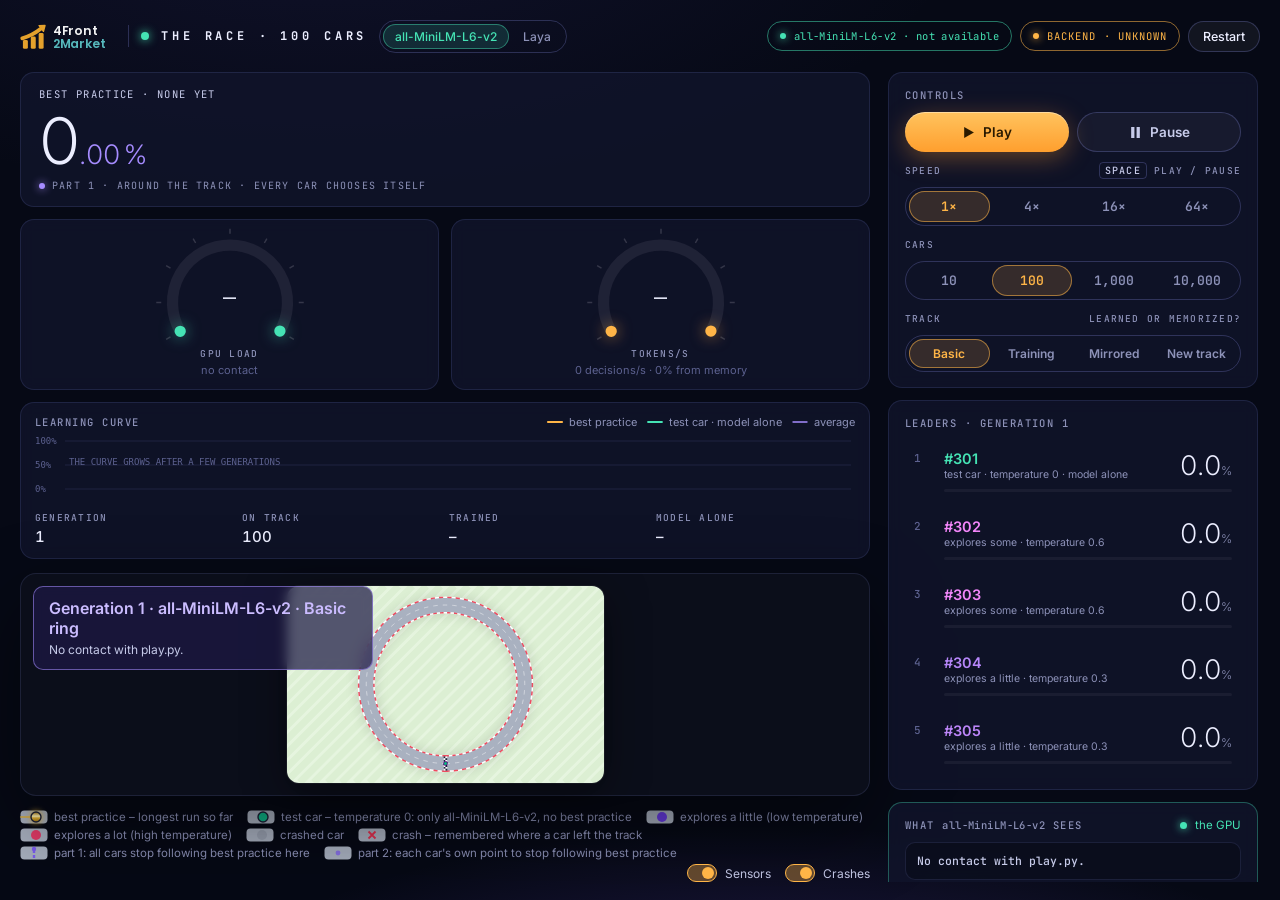
==== commit 6551af5a: "Basic mode: a ring with dots, constant speed and only left, straight or right New visitors start her" ====
--- a/race.html
+++ b/race.html
@@ -34,7 +34,7 @@
   .speeds button:hover { color: var(--text); }
   .speeds button.on { background: rgba(255, 181, 71, 0.16); color: var(--orange); box-shadow: inset 0 0 0 1px rgba(255, 181, 71, 0.55); }
   .speed-label { display: flex; justify-content: space-between; margin-top: 12px; }
-  .speeds.tracks { grid-template-columns: repeat(3, 1fr); }
+  .speeds.tracks { grid-template-columns: repeat(4, 1fr); }
   .speeds.tracks button { font: 600 12px var(--sans); }
   /* Instrumentraden: rekordet, två instrument och inlärningskurvan med generationerna. */
   .dash { grid-template-columns: minmax(220px, 1.2fr) repeat(2, minmax(120px, 0.8fr)) minmax(300px, 2.2fr); }
@@ -144,6 +144,7 @@
         </div>
         <div class="speed-label"><span class="stat-k">Track</span><span class="stat-k">learned or memorized?</span></div>
         <div class="speeds tracks" id="trackPick" role="group" aria-label="Track">
+          <button type="button" data-track="3" title="A ring with constant speed and only left, straight or right: the model only has to learn to stay on the road">Basic</button>
           <button type="button" data-track="0" title="The track the model is trained on from the start">Training</button>
           <button type="button" data-track="1" title="The same track mirrored: left turns become right turns">Mirrored</button>
           <button type="button" data-track="2" title="A track the model has never seen">New track</button>
@@ -203,6 +204,9 @@
 const MAX_BRANCH_BACK = 180;           // högst 3 s bakåt när rekordet står still
 const MAX_CRASH_MARKS = 3000;          // så många krascher syns på banan
 const MIN_SPEED = 1;                    // bilarna rullar alltid lite, så att stå still aldrig blir en fälla
+const BASIC_SPEED = 3;                  // basläget: konstant fart
+const BASIC_TURN = 0.2;                 // basläget: vridning per steg vid fullt rattutslag, oavsett fart
+const BASIC_ACTIONS = [1, 2, 3];        // basläget: bara vänster, rakt och höger
 const ELITE = 10;                       // modellen härmar de tio bästa bilarna i varje generation, plus best practice
 
 // Banans mittlinje, medurs från start/mål på nederkanten.
@@ -225,6 +229,11 @@
     [420, 110], [330, 70], [220, 80], [140, 140], [180, 220], [300, 250], [340, 330], [280, 400], [150, 400],
     [80, 460], [90, 530],
   ] },
+  // Basläget: en ring där kurvorna inte spelar någon roll. Bilarna är prickar med konstant fart.
+  { id: "basic", name: "Basic ring", basic: true, control: Array.from({ length: 24 }, (_, k) => {
+    const a = Math.PI / 2 - k * Math.PI / 12;  // medurs från start/mål längst ned
+    return [500 + 250 * Math.cos(a), 310 + 250 * Math.sin(a)];
+  }) },
 ];
 
 const clamp = (v, lo, hi) => Math.max(lo, Math.min(hi, v));
@@ -302,8 +311,13 @@
 }
 
 function move(car, track, step, steer, throttle, minSpeed = 0) {
-  car.speed = clamp((car.speed + throttle * ACCEL) * DRAG, minSpeed, MAX_SPEED);
-  car.angle += steer * TURN * Math.min(1, car.speed / 1.5);
+  if (track.basic) {  // basläget: konstant fart, och bilen svänger lika skarpt i alla farter
+    car.speed = BASIC_SPEED;
+    car.angle += steer * BASIC_TURN;
+  } else {  // en snabb bil hinner längre per steg, så den svänger i en vidare båge
+    car.speed = clamp((car.speed + throttle * ACCEL) * DRAG, minSpeed, MAX_SPEED);
+    car.angle += steer * TURN * Math.min(1, car.speed / 1.5);
+  }
   car.x += Math.cos(car.angle) * car.speed;
   car.y += Math.sin(car.angle) * car.speed;
   if (!onTrack(track, car.x, car.y)) {
@@ -451,6 +465,11 @@
   return [...missing];
 }
 
+// Basläget har bara vänster, rakt och höger: övriga manövrer får sannolikheten 0.
+const allowed = (race, probs) => (race.track.basic ? probs.map((p, i) => (BASIC_ACTIONS.includes(i) ? p : 0)) : probs);
+const randomAction = race => (race.track.basic ? BASIC_ACTIONS[Math.floor(Math.random() * BASIC_ACTIONS.length)]
+  : Math.floor(Math.random() * ACTIONS.length));
+
 // Välj manöver ur modellens sannolikheter. Temperatur 0 = alltid det mest sannolika, högre = avvik mer.
 function choose(probs, temperature) {
   if (!temperature) return probs.indexOf(Math.max(...probs));
@@ -470,7 +489,7 @@
         car.action = bp.actions[car.count] ?? 5;
       } else {
         car.action = car.role === "explorer" && Math.random() < EXPLORE
-          ? Math.floor(Math.random() * ACTIONS.length) : choose(policy.get(car.code), car.temperature);
+          ? randomAction(race) : choose(allowed(race, policy.get(car.code)), car.temperature);
         car.ownCodes.push(car.code);
         car.ownActions.push(car.action);
         car.ownBest.push(car.best);
@@ -570,9 +589,14 @@
 const canvas = $("race"), ctx = canvas.getContext("2d");
 const served = location.protocol.startsWith("http");
 const tracks = [];
-const trackOf = i => (tracks[i] ??= buildTrack(TRACKS[i].control));
+const trackOf = i => (tracks[i] ??= { ...buildTrack(TRACKS[i].control), basic: !!TRACKS[i].basic });
+const BASIC = TRACKS.findIndex(t => t.basic);
 let trackIndex = 0;
-try { trackIndex = clamp(Math.floor(+localStorage.getItem("racet-bana")) || 0, 0, TRACKS.length - 1); } catch { /* standard */ }
+// Nya besökare börjar med basläget, det enklaste steget.
+try {
+  const saved = localStorage.getItem("racet-bana");
+  trackIndex = saved == null ? BASIC : clamp(Math.floor(+saved) || 0, 0, TRACKS.length - 1);
+} catch { trackIndex = BASIC; }
 let track = trackOf(trackIndex);
 
 // Två förare som båda tränas på grafikkortet mellan generationerna: Laya, en förtränad beslutsmodell
@@ -796,6 +820,11 @@
 }
 
 function forkText(id) {
+  const intro = races[id].track.basic ? "Basic: constant speed, only left, straight or right – curves do not matter. " : "";
+  return intro + forkStage(id);
+}
+
+function forkStage(id) {
   const race = races[id];
   if (!race.bestPractice && drivers[id].updates > 0) {
     return `${TRACKS[race.trackIndex].name}: ${MODELS[id].name} has not driven here before and there is no best practice. ` +
@@ -925,7 +954,8 @@
   }
   ctx.fillStyle = typeof fill === "function" ? fill() : fill;
   ctx.beginPath();
-  ctx.roundRect(-9, -4.5, 18, 9, 3);
+  if (track.basic) ctx.arc(0, 0, 5.5, 0, Math.PI * 2);  // basläget: en prick, utan fram och bak
+  else ctx.roundRect(-9, -4.5, 18, 9, 3);
   ctx.fill();
   ctx.shadowBlur = 0;
   if (outline) {
@@ -933,7 +963,7 @@
     ctx.strokeStyle = color("--ink");
     ctx.stroke();
   }
-  if (alpha === 1) {
+  if (alpha === 1 && !track.basic) {
     ctx.fillStyle = "#0b0f1ab0";  // vindruta
     ctx.fillRect(1.5, -3.2, 3.5, 6.4);
   }
@@ -982,6 +1012,11 @@
     ctx.fillStyle = fill;
     ctx.beginPath();
     for (const car of group) {
+      if (track.basic) {
+        ctx.moveTo(car.x + 5.5, car.y);
+        ctx.arc(car.x, car.y, 5.5, 0, Math.PI * 2);
+        continue;
+      }
       const c = Math.cos(car.angle), s = Math.sin(car.angle), hx = 9, hy = 4.5;
       ctx.moveTo(car.x + c * hx - s * hy, car.y + s * hx + c * hy);
       ctx.lineTo(car.x + c * hx + s * hy, car.y + s * hx - c * hy);
@@ -1211,9 +1246,13 @@
     return;
   }
   $("reads").textContent = describe(keyText(greedy.code));
-  $("choices").innerHTML = ACTIONS.map((action, i) => `
-    <li class="${greedy.action === i ? "win" : ""}"><span>${action.label}</span>
-      <span class="pb"><i style="width:${(probs[i] * 100).toFixed(1)}%"></i></span><span class="pv">${Math.round(probs[i] * 100)}%</span></li>`).join("");
+  const shown = allowed(race, probs), total = shown.reduce((a, b) => a + b, 0) || 1;
+  $("choices").innerHTML = ACTIONS.map((action, i) => {
+    if (race.track.basic && !BASIC_ACTIONS.includes(i)) return "";
+    const p = shown[i] / total;
+    return `<li class="${greedy.action === i ? "win" : ""}"><span>${race.track.basic ? action.name : action.label}</span>
+      <span class="pb"><i style="width:${(p * 100).toFixed(1)}%"></i></span><span class="pv">${Math.round(p * 100)}%</span></li>`;
+  }).join("");
 }
 
 function renderLog(id) {
@@ -1285,17 +1324,18 @@
   box: body => `<svg class="lg-icon" width="28" height="14" viewBox="0 0 28 14" aria-hidden="true">` +
     `<rect x="0.5" y="0.5" width="27" height="13" rx="4" fill="${color("--asphalt")}"/>${body}</svg>`,
   car(fill, { alpha = 1, glow = false, outline = false, trail = false, metal = false } = {}) {
-    const paint = metal ? "url(#lgGold)" : fill;
+    const paint = metal ? "url(#lgGold)" : fill, dot = track.basic;
     return this.box(
       (metal ? `<defs><linearGradient id="lgGold" x1="0" y1="0" x2="0" y2="1">` +
         `<stop offset="0" stop-color="${color("--gold-lo")}"/><stop offset="0.42" stop-color="${color("--gold-hi")}"/>` +
         `<stop offset="0.6" stop-color="${color("--car-gold")}"/><stop offset="1" stop-color="${color("--gold-lo")}"/>` +
         `</linearGradient></defs>` : "") +
-      (trail ? `<path d="M1 7H6" stroke="${color("--car-gold")}" stroke-width="2.2" stroke-linecap="round" opacity="0.7"/>` : "") +
-      `<rect x="5" y="2.5" width="18" height="9" rx="3" fill="${paint}" opacity="${alpha}"` +
+      (trail ? `<path d="M1 7H${dot ? 11 : 6}" stroke="${color("--car-gold")}" stroke-width="2.2" stroke-linecap="round" opacity="0.7"/>` : "") +
+      (dot ? `<circle cx="16" cy="7" r="5" fill="${paint}" opacity="${alpha}"`
+        : `<rect x="5" y="2.5" width="18" height="9" rx="3" fill="${paint}" opacity="${alpha}"`) +
       (outline ? ` stroke="${color("--ink")}" stroke-width="1.4"` : "") +
       (glow ? ` style="filter: drop-shadow(0 0 3px ${fill})"` : "") + "/>" +
-      (alpha === 1 ? `<rect x="15.5" y="3.8" width="3.5" height="6.4" fill="#0b0f1ab0"/>` : ""));  // vindruta
+      (alpha === 1 && !dot ? `<rect x="15.5" y="3.8" width="3.5" height="6.4" fill="#0b0f1ab0"/>` : ""));  // vindruta
   },
   cross() {
     return this.box(`<path d="M10.5 3.5L17.5 10.5M17.5 3.5L10.5 10.5" stroke="${color("--crash")}" stroke-width="1.8"/>`);
@@ -1323,6 +1363,19 @@
   trail = [];
   usage.length = 0;
   for (const button of $("mode").children) button.classList.toggle("on", button.dataset.mode === mode);
+  renderLegend();
+  $("readsTitle").innerHTML = `What <span class="model-name">${name()}</span> sees`;
+  $("readsNote").textContent = MODELS[mode].where;
+  const driver = drivers[mode];
+  status(driver.ready ? forkText(mode) : driver.error || `Loading ${name()} …`);
+  renderLog(mode);
+  drawChart();
+  updatePanels();
+  updatePills();
+}
+
+// Förklaringen under banan och till inlärningskurvan. Bilarna är prickar i basläget.
+function renderLegend() {
   const item = (icon, text) => `<span>${icon}${text}</span>`;
   $("legend").innerHTML =
     item(legendIcon.car(color("--car-gold"), { trail: true, glow: true, outline: true, metal: true }), "best practice – longest run so far") +
@@ -1335,14 +1388,6 @@
     item(legendIcon.forkDot(), "part 2: each car's own point to stop following best practice");
   $("chartKeys").innerHTML = item(legendIcon.line("--orange", 2.2), "best practice") +
     item(legendIcon.line("--teal", 1.8), "test car · model alone") + item(legendIcon.line("--purple", 1.4), "average");
-  $("readsTitle").innerHTML = `What <span class="model-name">${name()}</span> sees`;
-  $("readsNote").textContent = MODELS[mode].where;
-  const driver = drivers[mode];
-  status(driver.ready ? forkText(mode) : driver.error || `Loading ${name()} …`);
-  renderLog(mode);
-  drawChart();
-  updatePanels();
-  updatePills();
 }
 
 // Sensorerna av: bilarna blir blinda och vet bara sin fart. Gäller från nästa beslut.
@@ -1379,6 +1424,7 @@
   trail = [];
   for (const id of Object.keys(MODELS)) races[id] = openRace(id, i);
   for (const button of $("trackPick").children) button.classList.toggle("on", +button.dataset.track === i);
+  renderLegend();
   if (drivers[mode].ready) status(forkText(mode));
   renderLog(mode);
   drawChart();
